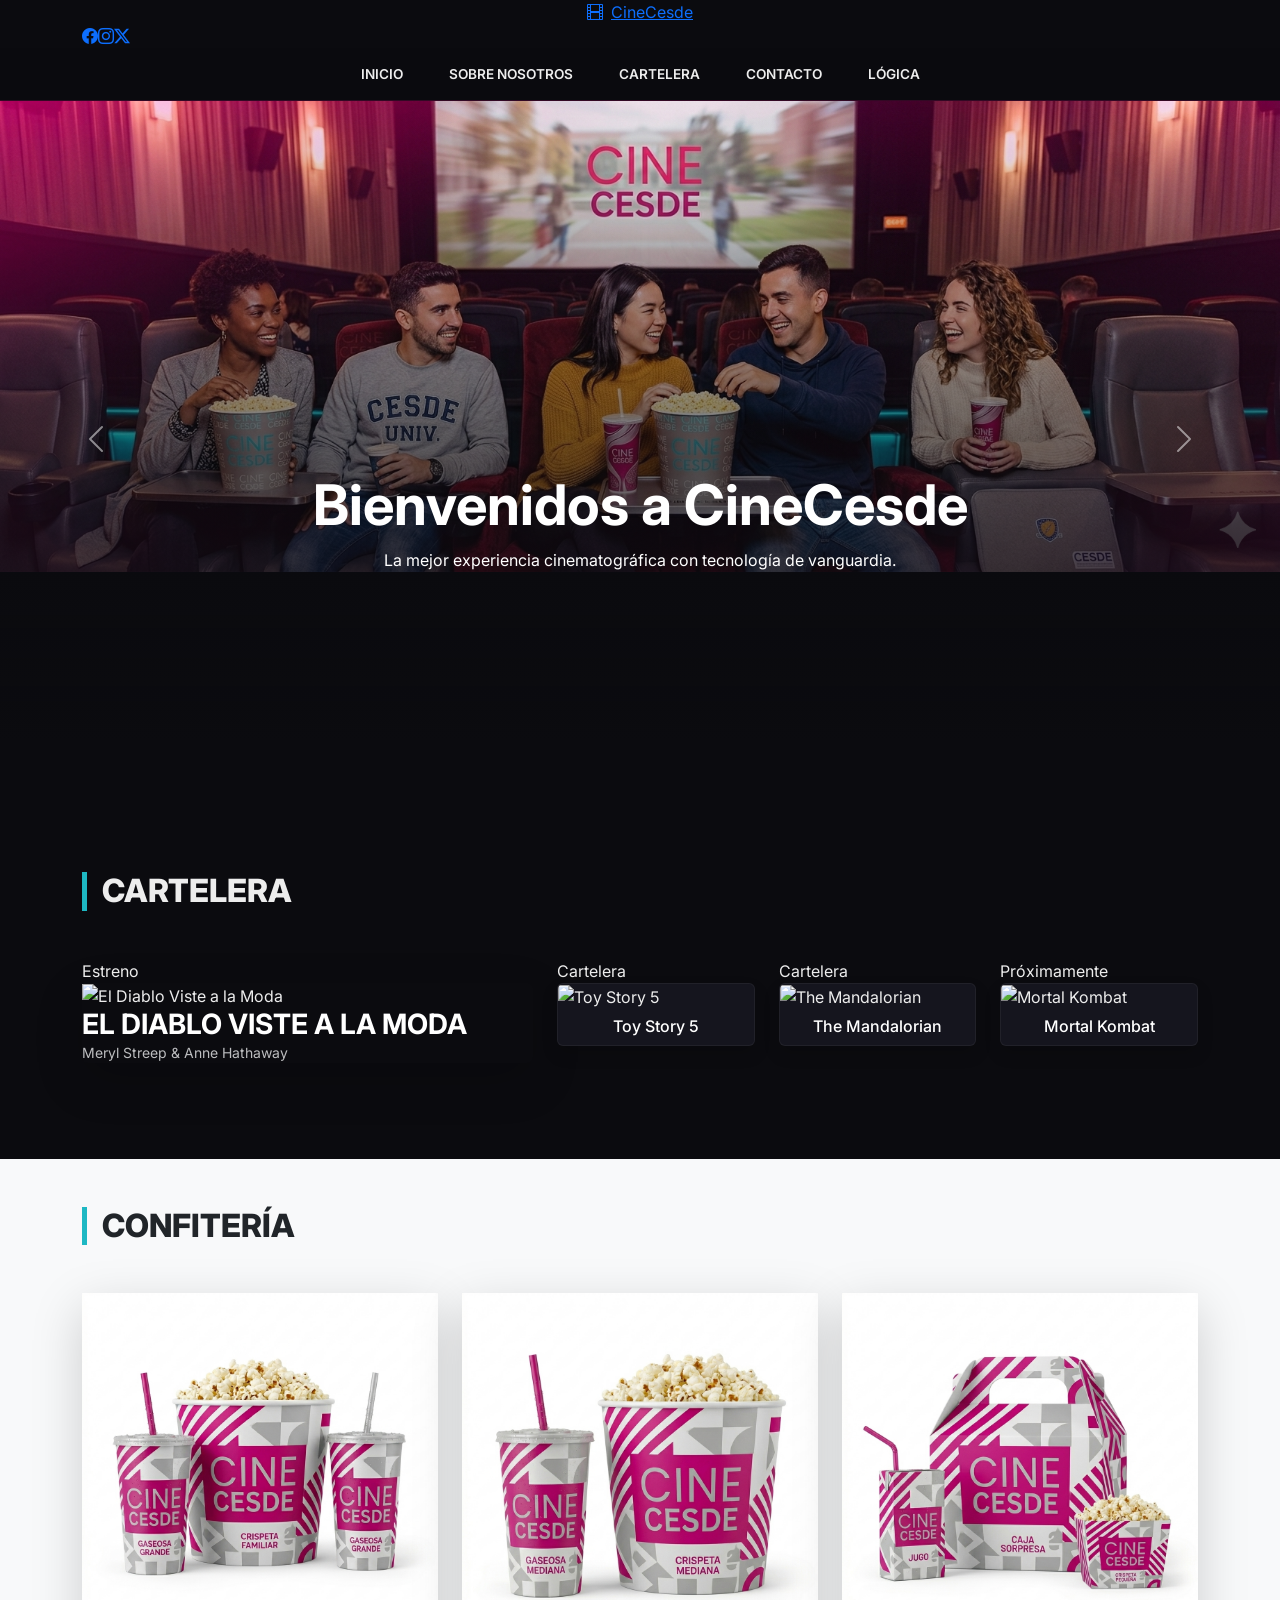
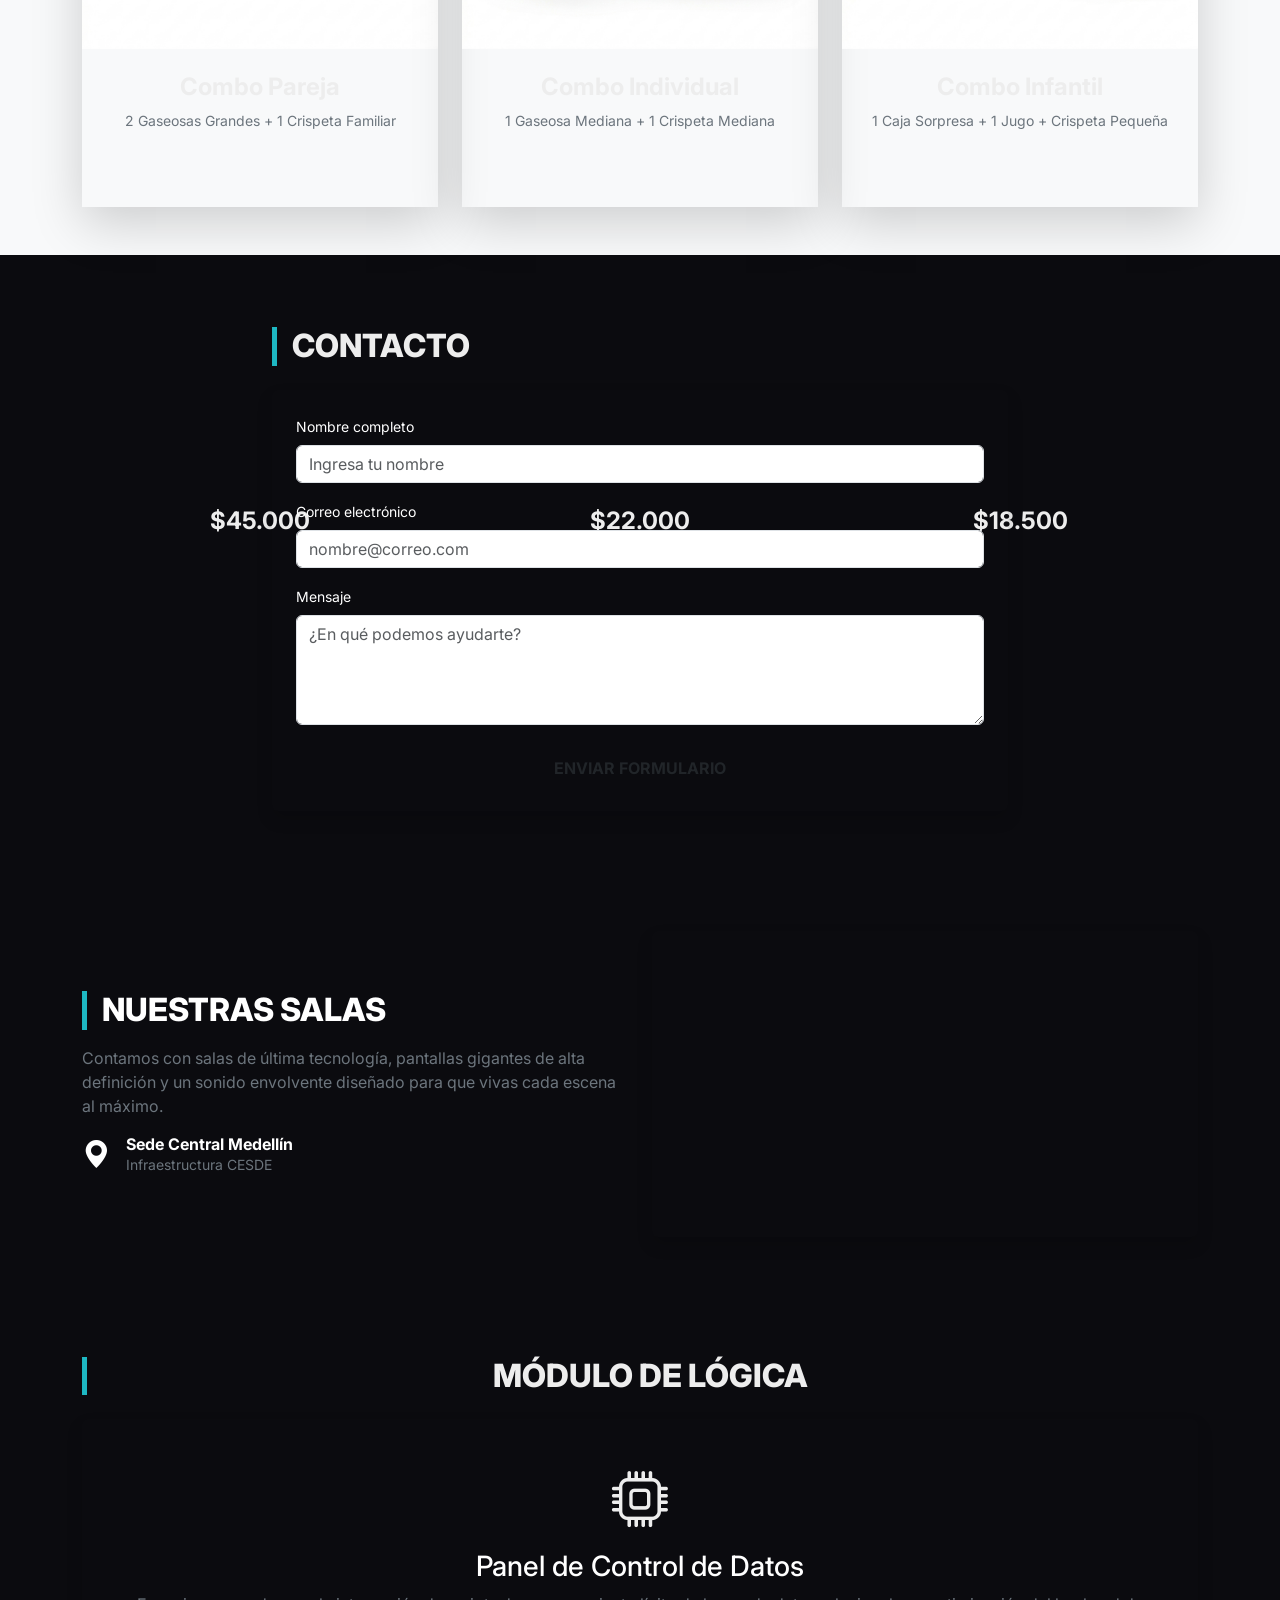
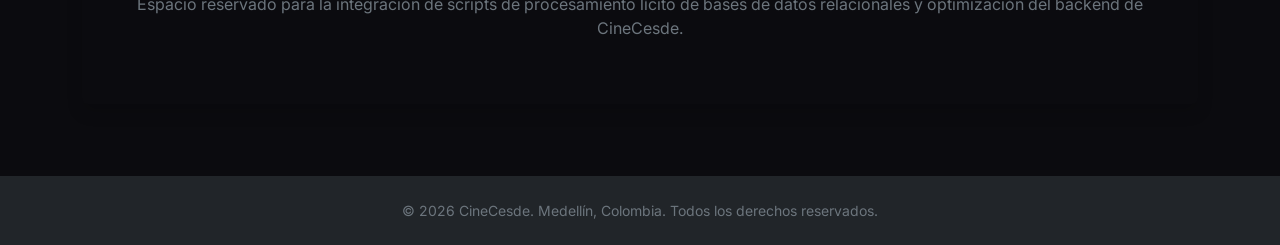
==== index.html @ 10190aa6 "Mi primer commit" ====
<!DOCTYPE html>
<html lang="es">
<head>
    <meta charset="utf-8">
    <meta name="viewport" content="width=device-width, initial-scale=1">
    <title>CineCesde | La Magia del Cine</title>
    
    <link href="https://fonts.googleapis.com/css2?family=Inter:wght@300;400;600;800&display=swap" rel="stylesheet">
    <link href="https://cdn.jsdelivr.net/npm/bootstrap@5.3.3/dist/css/bootstrap.min.css" rel="stylesheet">
    <link rel="stylesheet" href="https://cdn.jsdelivr.net/npm/bootstrap-icons@1.11.0/font/bootstrap-icons.css">
    
    <link rel="stylesheet" href="CSS/style.css">
</head>
<body>

    <header>
        <div class="logo-header-zone text-center">
            <div class="container position-relative">
                <a href="#" class="brand-logo-main">
                    <i class="bi bi-film me-2"></i>CineCesde
                </a>
                <div class="header-social-side d-none d-md-flex">
                    <a href="https://www.facebook.com/Cesde/" target="_blank" class="social-link" aria-label="Facebook">
                        <i class="bi bi-facebook"></i>
                    </a>
                    <a href="https://www.instagram.com/cesdeoficial/" target="_blank" class="social-link" aria-label="Instagram">
                        <i class="bi bi-instagram"></i>
                    </a>
                    <a href="https://x.com/ENCESDE" target="_blank" class="social-link" aria-label="Twitter">
                        <i class="bi bi-twitter-x"></i>
                    </a>
                </div>
            </div>
        </div>

<nav class="navbar navbar-expand-lg navbar-dark sticky-top custom-nav-dark">
    <div class="container justify-content-center">
        <button class="navbar-toggler" type="button" data-bs-toggle="collapse" data-bs-target="#navbarNav">
            <span class="navbar-toggler-icon"></span>
        </button>
        <div class="collapse navbar-collapse justify-content-center" id="navbarNav">
            <ul class="navbar-nav text-uppercase">
                <li class="nav-item"><a class="nav-link active" href="index.html">Inicio</a></li>
                <li class="nav-item"><a class="nav-link" href="nosotros.html">Sobre Nosotros</a></li>
                <li class="nav-item"><a class="nav-link" href="index.html#cartelera">Cartelera</a></li>
                <li class="nav-item"><a class="nav-link" href="index.html#contacto">Contacto</a></li>
                <li class="nav-item"><a class="nav-link" href="logica.html">Lógica</a></li>
            </ul>
        </div>
    </div>
</nav>


    </header>

    <main>
        <section id="inicio" class="mb-5">
            <div id="heroCarousel" class="carousel slide carousel-fade" data-bs-ride="carousel">
                <div class="carousel-inner">
                    <div class="carousel-item active">
                        <img src="IMG/banner 2.png" class="d-block w-100 image-blend" alt="Gran Apertura">
                        <div class="carousel-caption custom-caption-overlay">
                            <h1 class="display-4 fw-bold custom-shadow-text">Bienvenidos a CineCesde</h1>
                            <p class="custom-shadow-text">La mejor experiencia cinematográfica con tecnología de vanguardia.</p>
                        </div>
                    </div>
                    
                    <div class="carousel-item">
                        <img src="https://images.unsplash.com/photo-1517604931442-7e0c8ed2963c?q=80&w=1200&h=450&fit=crop" class="d-block w-100 image-blend" alt="Próximos Estrenos">
                        <div class="carousel-caption custom-caption-overlay">
                            <h1 class="display-4 fw-bold custom-shadow-text">Sonido Envolvente</h1>
                            <p class="custom-shadow-text">Siente cada efecto, sonido y banda sonora como si estuvieras dentro de la pantalla.</p>
                        </div>
                    </div>
                    
                    <div class="carousel-item">
                        <img src="IMG/banner 1.png" class="d-block w-100 image-blend" alt="Mejor Confitería">
                        <div class="carousel-caption custom-caption-overlay">
                            <h1 class="display-4 fw-bold custom-shadow-text">Los Mejores Combos</h1>
                            <p class="custom-shadow-text">Disfruta de tus películas favoritas acompañadas del mejor sabor.</p>
                        </div>
                    </div>
                </div>
                
                <button class="carousel-control-prev" type="button" data-bs-target="#heroCarousel" data-bs-slide="prev">
                    <span class="carousel-control-prev-icon"></span>
                </button>
                <button class="carousel-control-next" type="button" data-bs-target="#heroCarousel" data-bs-slide="next">
                    <span class="carousel-control-next-icon"></span>
                </button>
            </div>
        </section>

        <section id="cartelera" class="container py-5 mb-5">
            <h2 class="section-title mb-5">CARTELERA</h2>
            <div class="row">
                <div class="col-12 col-lg-5 mb-4 mb-lg-0">
                    <article class="position-relative">
                        <span class="status-badge-outside bg-magenta">Estreno</span>
                        <div class="main-feature-card rounded shadow-lg">
                            <img src="https://www.publimetro.com.mx/resizer/v2/ZDQ6EOUCS5F2LPPOZFDYQD3FCQ.jpg?auth=e8133e2ec9edb6a2d14e39e997227e34a39a909819315f189b5ddb894147fb3c&width=1440&height=2055" class="main-poster-img w-100" alt="El Diablo Viste a la Moda">
                            <div class="feature-info-overlay">
                                <h3 class="fw-bold m-0 text-white">EL DIABLO VISTE A LA MODA</h3>
                                <p class="small text-light opacity-75 mb-0">Meryl Streep & Anne Hathaway</p>
                            </div>
                        </div>
                    </article>
                </div>

                <div class="col-12 col-lg-7">
                    <div class="row row-cols-2 row-cols-md-3 g-4"> 
                        
                        <div class="col">
                            <article class="position-relative">
                                <span class="status-badge-outside bg-magenta">Cartelera</span>
                                <div class="movie-card rounded overflow-hidden shadow">
                                    <img src="https://cdn.moviefone.com/admin-uploads/highlights/images/toy-story-5-official-poster_1762984014.webp" class="movie-poster-img w-100" alt="Toy Story 5">
                                    <div class="p-2 text-center text-white card-title-bg">
                                        <h6 class="m-0">Toy Story 5</h6>
                                    </div>
                                </div>
                            </article>
                        </div>

                        <div class="col">
                            <article class="position-relative">
                                <span class="status-badge-outside bg-magenta">Cartelera</span>
                                <div class="movie-card rounded overflow-hidden shadow">
                                    <img src="https://static.posters.cz/image/750/posters/star-wars-the-mandalorian-nightfall-i103406.jpg" class="movie-poster-img w-100" alt="The Mandalorian">
                                    <div class="p-2 text-center text-white card-title-bg">
                                        <h6 class="m-0">The Mandalorian</h6>
                                    </div>
                                </div>
                            </article>
                        </div>

                        <div class="col">
                            <article class="position-relative">
                                <span class="status-badge-outside badge-orange">Próximamente</span>
                                <div class="movie-card rounded overflow-hidden shadow">
                                    <img src="https://www.themoviedb.org/t/p/original/ybrX94xQm8lXYpZAPRmwD9iIbWP.jpg" class="movie-poster-img w-100" alt="Mortal Kombat">
                                    <div class="p-2 text-center text-white card-title-bg">
                                        <h6 class="m-0">Mortal Kombat</h6>
                                    </div>
                                </div>
                            </article>
                        </div>

                    </div>
                </div>
            </div> </section>

        <section id="confiteria" class="py-5 mb-5 bg-light"> <div class="container">
            <h2 class="section-title mb-5 text-dark">CONFITERÍA</h2>

                <div class="row g-4">
                    <div class="col-12 col-md-4">
                        <article class="combo-card text-center shadow-lg h-100">
                            <div class="combo-img-container">
                                <img src="IMG/combo pareja.png" class="combo-img img-fluid" alt="Combo Pareja">
                            </div>
                            <div class="p-4 d-flex flex-column h-100">
                                <h4 class="fw-bold">Combo Pareja</h4>
                                <p class="small text-secondary mb-3">2 Gaseosas Grandes + 1 Crispeta Familiar</p>
                                <div class="mt-auto">
                                    <span class="text-magenta fw-bold fs-4">$45.000</span>
                                </div>
                            </div>
                        </article>
                    </div>

                    <div class="col-12 col-md-4">
                        <article class="combo-card text-center shadow-lg h-100">
                            <div class="combo-img-container">
                                <img src="IMG/combo individual.png" class="combo-img img-fluid" alt="Combo Individual">
                            </div>
                            <div class="p-4 d-flex flex-column h-100">
                                <h4 class="fw-bold">Combo Individual</h4>
                                <p class="small text-secondary mb-3">1 Gaseosa Mediana + 1 Crispeta Mediana</p>
                                <div class="mt-auto">
                                    <span class="text-magenta fw-bold fs-4">$22.000</span>
                                </div>
                            </div>
                        </article>
                    </div>

                    <div class="col-12 col-md-4">
                        <article class="combo-card text-center shadow-lg h-100">
                            <div class="combo-img-container">
                                <img src="IMG/combo infantil.png" class="combo-img img-fluid" alt="Combo Infantil">
                            </div>
                            <div class="p-4 d-flex flex-column h-100">
                                <h4 class="fw-bold">Combo Infantil</h4>
                                <p class="small text-secondary mb-3">1 Caja Sorpresa + 1 Jugo + Crispeta Pequeña</p>
                                <div class="mt-auto">
                                    <span class="text-magenta fw-bold fs-4">$18.500</span>
                                </div>
                            </div>
                        </article>
                    </div>
                </div>
            </div>
        </section>

        <section id="contacto" class="container py-4 mb-5">
            <div class="row">
                <div class="col-12 col-md-8 mx-auto">
                    <h2 class="section-title mb-4">CONTACTO</h2>
                    <form class="p-4 rounded bg-dark-secondary border-custom shadow">
                        <div class="mb-3">
                            <label class="form-label text-white small">Nombre completo</label>
                            <input type="text" class="form-control input-custom" placeholder="Ingresa tu nombre">
                        </div>
                        <div class="mb-3">
                            <label class="form-label text-white small">Correo electrónico</label>
                            <input type="email" class="form-control input-custom" placeholder="nombre@correo.com">
                        </div>
                        <div class="mb-3">
                            <label class="form-label text-white small">Mensaje</label>
                            <textarea class="form-control input-custom" rows="4" placeholder="¿En qué podemos ayudarte?"></textarea>
                        </div>
                        <button type="submit" class="btn btn-magenta-action w-100 text-uppercase fw-bold mt-2">Enviar Formulario</button>
                    </form>
                </div>
            </div>
        </section>

        <section id="salas" class="py-5 bg-dark-secondary mb-5">
            <div class="container">
                <div id="nosotros" class="row g-4 align-items-center">
                    <div class="col-12 col-md-6">
                        <h2 class="section-title mb-3 text-white">NUESTRAS SALAS</h2>
                        <p class="text-secondary">Contamos con salas de última tecnología, pantallas gigantes de alta definición y un sonido envolvente diseñado para que vivas cada escena al máximo.</p>
                        <div class="d-flex align-items-center mt-3 text-white">
                            <i class="bi bi-geo-alt-fill text-magenta fs-3 me-3"></i>
                            <div>
                                <h6 class="mb-0 fw-bold">Sede Central Medellín</h6>
                                <p class="small text-secondary mb-0">Infraestructura CESDE</p>
                            </div>
                        </div>
                    </div>
                    <div class="col-12 col-md-6">
                        <div class="map-wrapper rounded overflow-hidden shadow">
                            <iframe src="https://www.google.com/maps/embed?pb=!1m18!1m12!1m3!1d3966.071375685834!2d-75.56846182474136!3d6.254332926227653!2m3!1f0!2f0!3f0!3m2!1i1024!2i768!4f13.1!3m3!1m2!1s0x8e4428fea87c4a17%3A0xc3ec78e47e829d66!2sCESDE!5e0!3m2!1ses!2sco!4v1710000000000" width="100%" height="300" style="border:0;" allowfullscreen="" loading="lazy"></iframe>
                        </div>
                    </div>
                </div>
            </div>
        </section>

        <section id="logica" class="container py-4 mb-5 text-center">
            <h2 class="section-title mb-4">MÓDULO DE LÓGICA</h2>
            <div class="p-5 rounded bg-dark-secondary border-custom shadow">
                <i class="bi bi-cpu text-magenta display-4 mb-3 d-block"></i>
                <h3 class="text-white">Panel de Control de Datos</h3>
                <p class="text-secondary max-w-md mx-auto">Espacio reservado para la integración de scripts de procesamiento lícito de bases de datos relacionales y optimización del backend de CineCesde.</p>
            </div>
        </section>
    </main>

    <footer class="text-center py-4 text-white border-top-custom bg-dark">
        <div class="container">
            <p class="text-secondary small mb-0">© 2026 CineCesde. Medellín, Colombia. Todos los derechos reservados.</p>
        </div>
    </footer>

    <script src="https://cdn.jsdelivr.net/npm/bootstrap@5.3.3/dist/js/bootstrap.bundle.min.js"></script>
</body>
</html>
---- CSS/style.css ----
/* --- VARIABLES Y BASES --- */
:root {
    --cinema-dark: #0B0B0F;
    --cinema-card: #15151e;
    --cinema-magenta: #D4007F;
    --cinema-magenta-accent: #E6008A;
    --cinema-turquoise: #1EB8C3;
    --cinema-orange: #FF8C42;
    --cinema-light: #EDEDED;
    --cinema-soft: #F8E9F5;
}

/* --- CLASES DE UTILIDAD (Tus bases) --- */
.bg-cinema-dark { background-color: var(--cinema-dark) !important; }
.bg-cinema-card { background-color: var(--cinema-card) !important; }
.bg-cinema-magenta { background-color: var(--cinema-magenta) !important; }
.bg-cinema-soft { background-color: var(--cinema-soft) !important; }

.bg-gradient-cinema {
    background: linear-gradient(135deg, #D4007F 0%, #A4006F 100%) !important;
}
.bg-gradient-hero {
    background: linear-gradient(135deg, #D4007F 0%, #1A2A6C 60%, #1EB8C3 100%) !important;
}

.text-cinema-magenta { color: var(--cinema-magenta) !important; }
.text-cinema-accent { color: var(--cinema-magenta-accent) !important; }
.text-cinema-turquoise { color: var(--cinema-turquoise) !important; }
.text-cinema-orange { color: var(--cinema-orange) !important; }
.text-cinema-light { color: var(--cinema-light) !important; }

/* --- ESTILOS DE COMPONENTES --- */

body {
    font-family: 'Inter', sans-serif;
    background-color: var(--cinema-dark);
    color: var(--cinema-light);
    scroll-behavior: smooth;
}

/* Logo con efecto neón magenta */
.brand-logo {
    font-size: 3.5rem;
    font-weight: 800;
    color: var(--cinema-magenta);
    text-decoration: none;
    text-transform: uppercase;
    letter-spacing: -1px;
    display: block;
    padding: 2rem 0;
    text-shadow: 0 0 15px rgba(212, 0, 127, 0.4);
    transition: all 0.3s ease;
}

.brand-logo:hover {
    color: var(--cinema-turquoise);
    text-shadow: 0 0 20px rgba(30, 184, 195, 0.6);
}

/* Navegación */
.navbar {
    background-color: rgba(11, 11, 15, 0.95) !important;
    border-bottom: 1px solid rgba(212, 0, 127, 0.2);
}

.nav-link {
    color: var(--cinema-light) !important;
    font-weight: 600;
    text-transform: uppercase;
    font-size: 0.85rem;
    margin: 0 15px;
    transition: 0.3s;
}

.nav-link:hover {
    color: var(--cinema-turquoise) !important;
}

/* Nuevo Hero con degradado */
.carousel-item {
    height: 75vh;
}

.carousel-item::after {
    content: '';
    position: absolute;
    top: 0; left: 0; width: 100%; height: 100%;
    background: linear-gradient(to bottom, transparent 0%, var(--cinema-dark) 95%);
}

.carousel-caption {
    z-index: 10;
    bottom: 25%;
}

.carousel-caption h1 {
    font-weight: 800;
    color: white;
}

/* Botón estilo Cinema Magenta */
.btn-cinema {
    background: linear-gradient(135deg, #D4007F 0%, #A4006F 100%);
    color: white;
    border: none;
    padding: 12px 30px;
    font-weight: 700;
    border-radius: 5px;
    text-transform: uppercase;
    transition: 0.3s;
}

.btn-cinema:hover {
    transform: scale(1.05);
    box-shadow: 0 0 20px rgba(212, 0, 127, 0.5);
    color: white;
}

/* Cartas de Película */
.movie-card {
    background-color: var(--cinema-card);
    border: 1px solid rgba(255, 255, 255, 0.05);
    border-radius: 15px;
    overflow: hidden;
    transition: 0.4s cubic-bezier(0.175, 0.885, 0.32, 1.275);
}

.movie-card:hover {
    transform: translateY(-12px);
    border-color: var(--cinema-magenta);
}

.status-badge {
    position: absolute;
    top: 15px;
    right: 15px;
    background: var(--cinema-magenta);
    color: white;
    padding: 5px 15px;
    border-radius: 20px;
    font-weight: 700;
    font-size: 0.7rem;
    z-index: 5;
}

/* Títulos de sección */
.section-title {
    font-weight: 800;
    color: var(--cinema-light);
    border-left: 5px solid var(--cinema-turquoise);
    padding-left: 15px;
    margin-bottom: 40px;
}

/* Footer y Red
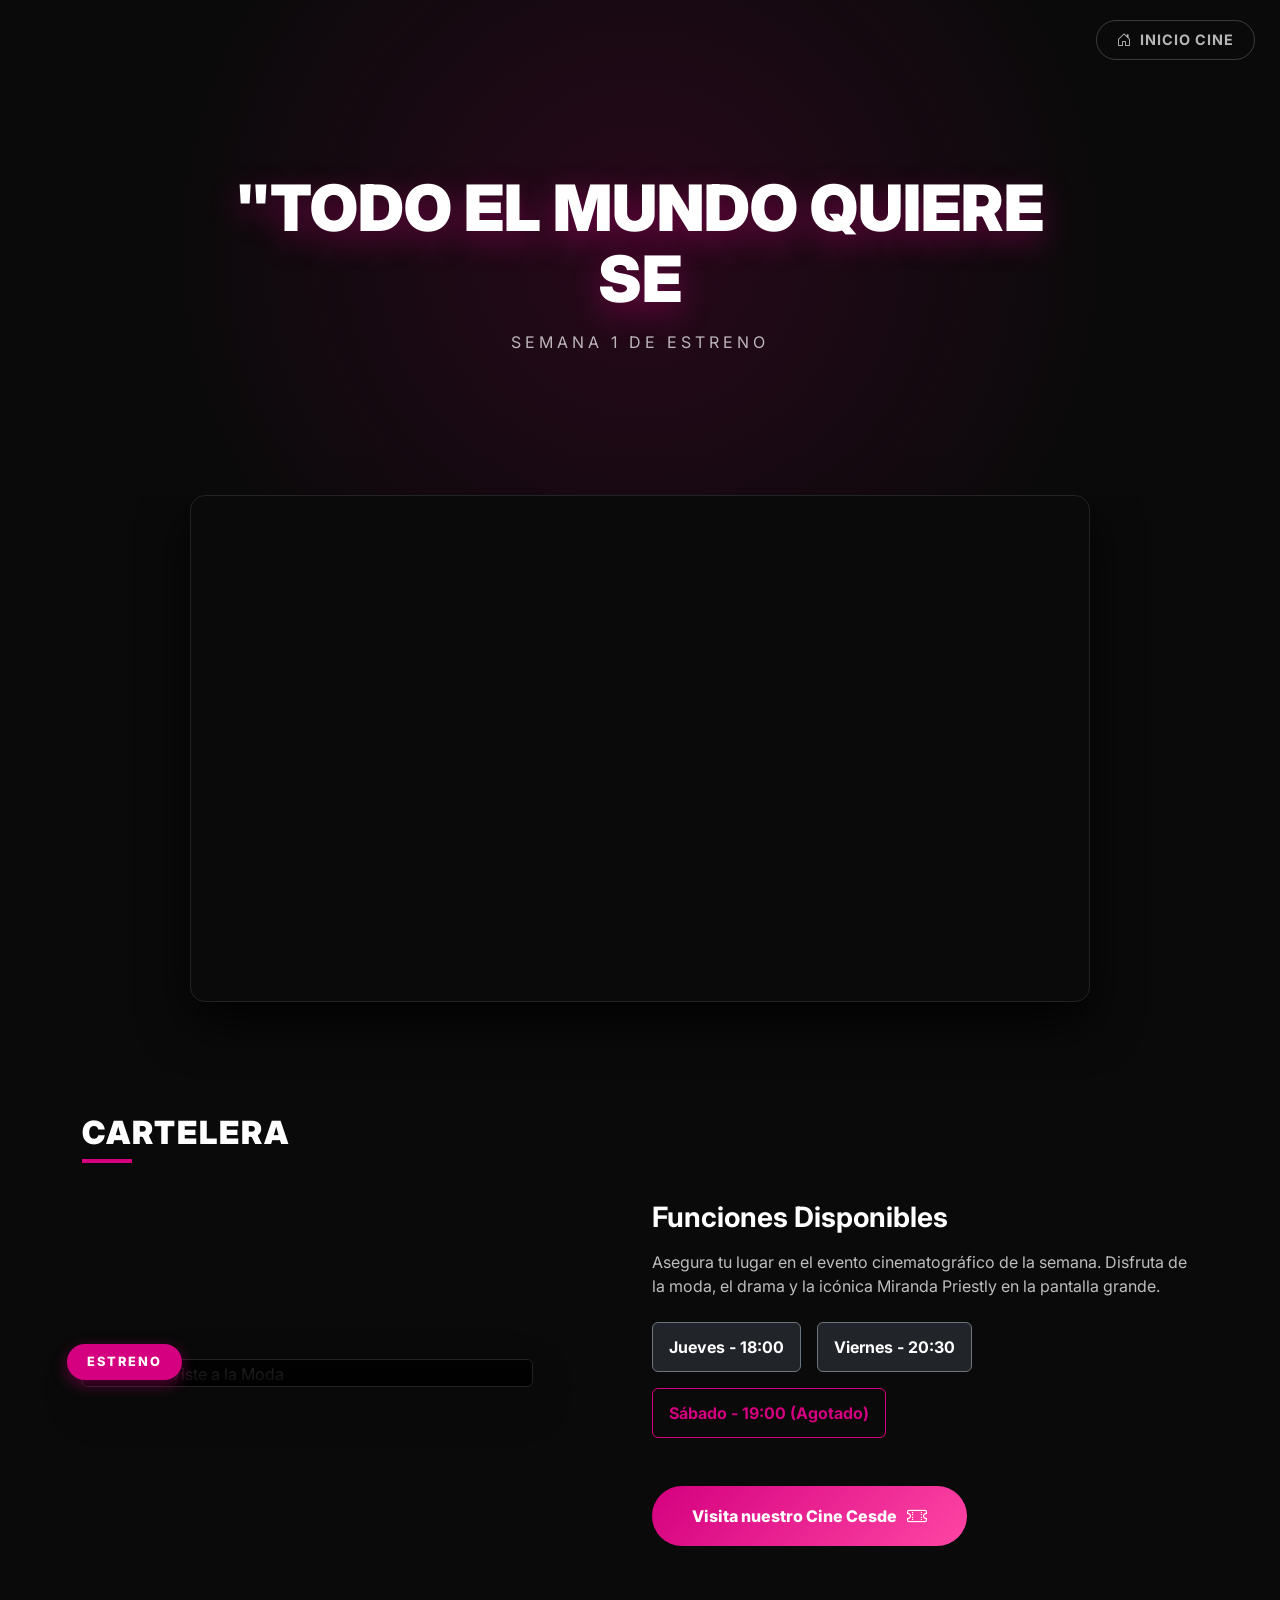
==== commit d21e1f1a: "add landing and adjust nosotros" ====
--- a/index.html
+++ b/index.html
@@ -1,269 +1,262 @@
-<!DOCTYPE html>
-<html lang="es">
-<head>
-    <meta charset="utf-8">
-    <meta name="viewport" content="width=device-width, initial-scale=1">
-    <title>CineCesde | La Magia del Cine</title>
-    
-    <link href="https://fonts.googleapis.com/css2?family=Inter:wght@300;400;600;800&display=swap" rel="stylesheet">
-    <link href="https://cdn.jsdelivr.net/npm/bootstrap@5.3.3/dist/css/bootstrap.min.css" rel="stylesheet">
-    <link rel="stylesheet" href="https://cdn.jsdelivr.net/npm/bootstrap-icons@1.11.0/font/bootstrap-icons.css">
-    
-    <link rel="stylesheet" href="CSS/style.css">
-</head>
-<body>
-
-    <header>
-        <div class="logo-header-zone text-center">
-            <div class="container position-relative">
-                <a href="#" class="brand-logo-main">
-                    <i class="bi bi-film me-2"></i>CineCesde
-                </a>
-                <div class="header-social-side d-none d-md-flex">
-                    <a href="https://www.facebook.com/Cesde/" target="_blank" class="social-link" aria-label="Facebook">
-                        <i class="bi bi-facebook"></i>
-                    </a>
-                    <a href="https://www.instagram.com/cesdeoficial/" target="_blank" class="social-link" aria-label="Instagram">
-                        <i class="bi bi-instagram"></i>
-                    </a>
-                    <a href="https://x.com/ENCESDE" target="_blank" class="social-link" aria-label="Twitter">
-                        <i class="bi bi-twitter-x"></i>
-                    </a>
-                </div>
-            </div>
-        </div>
-
-<nav class="navbar navbar-expand-lg navbar-dark sticky-top custom-nav-dark">
-    <div class="container justify-content-center">
-        <button class="navbar-toggler" type="button" data-bs-toggle="collapse" data-bs-target="#navbarNav">
-            <span class="navbar-toggler-icon"></span>
-        </button>
-        <div class="collapse navbar-collapse justify-content-center" id="navbarNav">
-            <ul class="navbar-nav text-uppercase">
-                <li class="nav-item"><a class="nav-link active" href="index.html">Inicio</a></li>
-                <li class="nav-item"><a class="nav-link" href="nosotros.html">Sobre Nosotros</a></li>
-                <li class="nav-item"><a class="nav-link" href="index.html#cartelera">Cartelera</a></li>
-                <li class="nav-item"><a class="nav-link" href="index.html#contacto">Contacto</a></li>
-                <li class="nav-item"><a class="nav-link" href="logica.html">Lógica</a></li>
-            </ul>
-        </div>
-    </div>
-</nav>
-
-
-    </header>
-
-    <main>
-        <section id="inicio" class="mb-5">
-            <div id="heroCarousel" class="carousel slide carousel-fade" data-bs-ride="carousel">
-                <div class="carousel-inner">
-                    <div class="carousel-item active">
-                        <img src="IMG/banner 2.png" class="d-block w-100 image-blend" alt="Gran Apertura">
-                        <div class="carousel-caption custom-caption-overlay">
-                            <h1 class="display-4 fw-bold custom-shadow-text">Bienvenidos a CineCesde</h1>
-                            <p class="custom-shadow-text">La mejor experiencia cinematográfica con tecnología de vanguardia.</p>
-                        </div>
-                    </div>
-                    
-                    <div class="carousel-item">
-                        <img src="https://images.unsplash.com/photo-1517604931442-7e0c8ed2963c?q=80&w=1200&h=450&fit=crop" class="d-block w-100 image-blend" alt="Próximos Estrenos">
-                        <div class="carousel-caption custom-caption-overlay">
-                            <h1 class="display-4 fw-bold custom-shadow-text">Sonido Envolvente</h1>
-                            <p class="custom-shadow-text">Siente cada efecto, sonido y banda sonora como si estuvieras dentro de la pantalla.</p>
-                        </div>
-                    </div>
-                    
-                    <div class="carousel-item">
-                        <img src="IMG/banner 1.png" class="d-block w-100 image-blend" alt="Mejor Confitería">
-                        <div class="carousel-caption custom-caption-overlay">
-                            <h1 class="display-4 fw-bold custom-shadow-text">Los Mejores Combos</h1>
-                            <p class="custom-shadow-text">Disfruta de tus películas favoritas acompañadas del mejor sabor.</p>
-                        </div>
-                    </div>
-                </div>
-                
-                <button class="carousel-control-prev" type="button" data-bs-target="#heroCarousel" data-bs-slide="prev">
-                    <span class="carousel-control-prev-icon"></span>
-                </button>
-                <button class="carousel-control-next" type="button" data-bs-target="#heroCarousel" data-bs-slide="next">
-                    <span class="carousel-control-next-icon"></span>
-                </button>
-            </div>
-        </section>
-
-        <section id="cartelera" class="container py-5 mb-5">
-            <h2 class="section-title mb-5">CARTELERA</h2>
-            <div class="row">
-                <div class="col-12 col-lg-5 mb-4 mb-lg-0">
-                    <article class="position-relative">
-                        <span class="status-badge-outside bg-magenta">Estreno</span>
-                        <div class="main-feature-card rounded shadow-lg">
-                            <img src="https://www.publimetro.com.mx/resizer/v2/ZDQ6EOUCS5F2LPPOZFDYQD3FCQ.jpg?auth=e8133e2ec9edb6a2d14e39e997227e34a39a909819315f189b5ddb894147fb3c&width=1440&height=2055" class="main-poster-img w-100" alt="El Diablo Viste a la Moda">
-                            <div class="feature-info-overlay">
-                                <h3 class="fw-bold m-0 text-white">EL DIABLO VISTE A LA MODA</h3>
-                                <p class="small text-light opacity-75 mb-0">Meryl Streep & Anne Hathaway</p>
-                            </div>
-                        </div>
-                    </article>
-                </div>
-
-                <div class="col-12 col-lg-7">
-                    <div class="row row-cols-2 row-cols-md-3 g-4"> 
-                        
-                        <div class="col">
-                            <article class="position-relative">
-                                <span class="status-badge-outside bg-magenta">Cartelera</span>
-                                <div class="movie-card rounded overflow-hidden shadow">
-                                    <img src="https://cdn.moviefone.com/admin-uploads/highlights/images/toy-story-5-official-poster_1762984014.webp" class="movie-poster-img w-100" alt="Toy Story 5">
-                                    <div class="p-2 text-center text-white card-title-bg">
-                                        <h6 class="m-0">Toy Story 5</h6>
-                                    </div>
-                                </div>
-                            </article>
-                        </div>
-
-                        <div class="col">
-                            <article class="position-relative">
-                                <span class="status-badge-outside bg-magenta">Cartelera</span>
-                                <div class="movie-card rounded overflow-hidden shadow">
-                                    <img src="https://static.posters.cz/image/750/posters/star-wars-the-mandalorian-nightfall-i103406.jpg" class="movie-poster-img w-100" alt="The Mandalorian">
-                                    <div class="p-2 text-center text-white card-title-bg">
-                                        <h6 class="m-0">The Mandalorian</h6>
-                                    </div>
-                                </div>
-                            </article>
-                        </div>
-
-                        <div class="col">
-                            <article class="position-relative">
-                                <span class="status-badge-outside badge-orange">Próximamente</span>
-                                <div class="movie-card rounded overflow-hidden shadow">
-                                    <img src="https://www.themoviedb.org/t/p/original/ybrX94xQm8lXYpZAPRmwD9iIbWP.jpg" class="movie-poster-img w-100" alt="Mortal Kombat">
-                                    <div class="p-2 text-center text-white card-title-bg">
-                                        <h6 class="m-0">Mortal Kombat</h6>
-                                    </div>
-                                </div>
-                            </article>
-                        </div>
-
-                    </div>
-                </div>
-            </div> </section>
-
-        <section id="confiteria" class="py-5 mb-5 bg-light"> <div class="container">
-            <h2 class="section-title mb-5 text-dark">CONFITERÍA</h2>
-
-                <div class="row g-4">
-                    <div class="col-12 col-md-4">
-                        <article class="combo-card text-center shadow-lg h-100">
-                            <div class="combo-img-container">
-                                <img src="IMG/combo pareja.png" class="combo-img img-fluid" alt="Combo Pareja">
-                            </div>
-                            <div class="p-4 d-flex flex-column h-100">
-                                <h4 class="fw-bold">Combo Pareja</h4>
-                                <p class="small text-secondary mb-3">2 Gaseosas Grandes + 1 Crispeta Familiar</p>
-                                <div class="mt-auto">
-                                    <span class="text-magenta fw-bold fs-4">$45.000</span>
-                                </div>
-                            </div>
-                        </article>
-                    </div>
-
-                    <div class="col-12 col-md-4">
-                        <article class="combo-card text-center shadow-lg h-100">
-                            <div class="combo-img-container">
-                                <img src="IMG/combo individual.png" class="combo-img img-fluid" alt="Combo Individual">
-                            </div>
-                            <div class="p-4 d-flex flex-column h-100">
-                                <h4 class="fw-bold">Combo Individual</h4>
-                                <p class="small text-secondary mb-3">1 Gaseosa Mediana + 1 Crispeta Mediana</p>
-                                <div class="mt-auto">
-                                    <span class="text-magenta fw-bold fs-4">$22.000</span>
-                                </div>
-                            </div>
-                        </article>
-                    </div>
-
-                    <div class="col-12 col-md-4">
-                        <article class="combo-card text-center shadow-lg h-100">
-                            <div class="combo-img-container">
-                                <img src="IMG/combo infantil.png" class="combo-img img-fluid" alt="Combo Infantil">
-                            </div>
-                            <div class="p-4 d-flex flex-column h-100">
-                                <h4 class="fw-bold">Combo Infantil</h4>
-                                <p class="small text-secondary mb-3">1 Caja Sorpresa + 1 Jugo + Crispeta Pequeña</p>
-                                <div class="mt-auto">
-                                    <span class="text-magenta fw-bold fs-4">$18.500</span>
-                                </div>
-                            </div>
-                        </article>
-                    </div>
-                </div>
-            </div>
-        </section>
-
-        <section id="contacto" class="container py-4 mb-5">
-            <div class="row">
-                <div class="col-12 col-md-8 mx-auto">
-                    <h2 class="section-title mb-4">CONTACTO</h2>
-                    <form class="p-4 rounded bg-dark-secondary border-custom shadow">
-                        <div class="mb-3">
-                            <label class="form-label text-white small">Nombre completo</label>
-                            <input type="text" class="form-control input-custom" placeholder="Ingresa tu nombre">
-                        </div>
-                        <div class="mb-3">
-                            <label class="form-label text-white small">Correo electrónico</label>
-                            <input type="email" class="form-control input-custom" placeholder="nombre@correo.com">
-                        </div>
-                        <div class="mb-3">
-                            <label class="form-label text-white small">Mensaje</label>
-                            <textarea class="form-control input-custom" rows="4" placeholder="¿En qué podemos ayudarte?"></textarea>
-                        </div>
-                        <button type="submit" class="btn btn-magenta-action w-100 text-uppercase fw-bold mt-2">Enviar Formulario</button>
-                    </form>
-                </div>
-            </div>
-        </section>
-
-        <section id="salas" class="py-5 bg-dark-secondary mb-5">
-            <div class="container">
-                <div id="nosotros" class="row g-4 align-items-center">
-                    <div class="col-12 col-md-6">
-                        <h2 class="section-title mb-3 text-white">NUESTRAS SALAS</h2>
-                        <p class="text-secondary">Contamos con salas de última tecnología, pantallas gigantes de alta definición y un sonido envolvente diseñado para que vivas cada escena al máximo.</p>
-                        <div class="d-flex align-items-center mt-3 text-white">
-                            <i class="bi bi-geo-alt-fill text-magenta fs-3 me-3"></i>
-                            <div>
-                                <h6 class="mb-0 fw-bold">Sede Central Medellín</h6>
-                                <p class="small text-secondary mb-0">Infraestructura CESDE</p>
-                            </div>
-                        </div>
-                    </div>
-                    <div class="col-12 col-md-6">
-                        <div class="map-wrapper rounded overflow-hidden shadow">
-                            <iframe src="https://www.google.com/maps/embed?pb=!1m18!1m12!1m3!1d3966.071375685834!2d-75.56846182474136!3d6.254332926227653!2m3!1f0!2f0!3f0!3m2!1i1024!2i768!4f13.1!3m3!1m2!1s0x8e4428fea87c4a17%3A0xc3ec78e47e829d66!2sCESDE!5e0!3m2!1ses!2sco!4v1710000000000" width="100%" height="300" style="border:0;" allowfullscreen="" loading="lazy"></iframe>
-                        </div>
-                    </div>
-                </div>
-            </div>
-        </section>
-
-        <section id="logica" class="container py-4 mb-5 text-center">
-            <h2 class="section-title mb-4">MÓDULO DE LÓGICA</h2>
-            <div class="p-5 rounded bg-dark-secondary border-custom shadow">
-                <i class="bi bi-cpu text-magenta display-4 mb-3 d-block"></i>
-                <h3 class="text-white">Panel de Control de Datos</h3>
-                <p class="text-secondary max-w-md mx-auto">Espacio reservado para la integración de scripts de procesamiento lícito de bases de datos relacionales y optimización del backend de CineCesde.</p>
-            </div>
-        </section>
-    </main>
-
-    <footer class="text-center py-4 text-white border-top-custom bg-dark">
-        <div class="container">
-            <p class="text-secondary small mb-0">© 2026 CineCesde. Medellín, Colombia. Todos los derechos reservados.</p>
-        </div>
-    </footer>
-
-    <script src="https://cdn.jsdelivr.net/npm/bootstrap@5.3.3/dist/js/bootstrap.bundle.min.js"></script>
-</body>
+<!DOCTYPE html>
+<html lang="es">
+<head>
+    <meta charset="UTF-8">
+    <meta name="viewport" content="width=device-width, initial-scale=1.0">
+    <title>Preventa Exclusiva | El Diablo Viste a la Moda</title>
+
+    <link href="https://fonts.googleapis.com/css2?family=Inter:wght@300;400;700;900&display=swap" rel="stylesheet">
+    <link href="https://cdn.jsdelivr.net/npm/bootstrap-icons@1.11.0/font/bootstrap-icons.css" rel="stylesheet">
+    <link href="https://cdn.jsdelivr.net/npm/bootstrap@5.3.2/dist/css/bootstrap.min.css" rel="stylesheet">
+
+    <style>
+        :root {
+            --magenta: #D4007F;
+            --dark-bg: #0a0a0a;
+            --transition-smooth: all 0.4s cubic-bezier(0.165, 0.84, 0.44, 1);
+        }
+
+        body {
+            background-color: var(--dark-bg);
+            color: #ffffff;
+            font-family: 'Inter', sans-serif;
+            overflow-x: hidden;
+        }
+
+        /* --- HERO SECTION Y TYPEWRITER --- */
+        .hero {
+            min-height: 55vh;
+            display: flex;
+            flex-direction: column;
+            justify-content: center;
+            align-items: center;
+            text-align: center;
+            padding: 6rem 20px 2rem;
+            background: radial-gradient(circle at center, rgba(212,0,127,0.15) 0%, rgba(10,10,10,1) 70%);
+            position: relative;
+        }
+
+        /* Botón superior de retorno */
+        .btn-top-nav {
+            position: absolute;
+            top: 20px;
+            right: 25px;
+            color: rgba(255,255,255,0.7);
+            text-decoration: none;
+            font-weight: 700;
+            font-size: 0.9rem;
+            text-transform: uppercase;
+            letter-spacing: 1px;
+            border: 1px solid rgba(255,255,255,0.2);
+            padding: 8px 20px;
+            border-radius: 30px;
+            transition: var(--transition-smooth);
+            display: inline-flex;
+            align-items: center;
+            gap: 8px;
+        }
+
+        .btn-top-nav:hover {
+            color: #fff;
+            border-color: var(--magenta);
+            background-color: rgba(212,0,127,0.1);
+            transform: translateY(-2px);
+        }
+
+        .typewriter {
+            font-size: clamp(2rem, 5vw, 4rem);
+            font-weight: 900;
+            text-transform: uppercase;
+            max-width: 900px;
+            line-height: 1.1;
+            min-height: 1.2em;
+            text-shadow: 0 10px 30px rgba(212,0,127,0.4);
+            margin-bottom: 1rem;
+        }
+
+        .subtitle {
+            letter-spacing: 4px;
+            font-size: 1rem;
+            color: rgba(255,255,255,0.7);
+            text-transform: uppercase;
+            margin-bottom: 2rem;
+        }
+
+        /* --- TRAILER EMBED --- */
+        .trailer-section {
+            max-width: 900px;
+            margin: 0 auto 4rem auto;
+            border-radius: 15px;
+            overflow: hidden;
+            box-shadow: 0 20px 50px rgba(0,0,0,0.8);
+            border: 1px solid rgba(255,255,255,0.1);
+        }
+
+        /* --- ESTILOS PARA TU CARTELERA --- */
+        .bg-magenta { background-color: var(--magenta) !important; color: white; }
+        
+        .status-badge-outside {
+            position: absolute;
+            top: -15px;
+            left: -15px;
+            padding: 8px 20px;
+            border-radius: 30px;
+            font-weight: 800;
+            text-transform: uppercase;
+            letter-spacing: 2px;
+            font-size: 0.8rem;
+            z-index: 10;
+            box-shadow: 0 5px 15px rgba(212,0,127,0.4);
+        }
+
+        .main-feature-card {
+            position: relative;
+            overflow: hidden;
+            border-radius: 12px;
+            transition: var(--transition-smooth);
+            border: 1px solid rgba(255,255,255,0.1);
+        }
+
+        .main-feature-card:hover {
+            transform: translateY(-10px);
+            box-shadow: 0 15px 40px rgba(212,0,127,0.2) !important;
+        }
+
+        .main-poster-img {
+            aspect-ratio: 2/3;
+            object-fit: cover;
+            transition: transform 0.5s ease;
+        }
+
+        .main-feature-card:hover .main-poster-img {
+            transform: scale(1.05);
+        }
+
+        .feature-info-overlay {
+            position: absolute;
+            bottom: 0;
+            left: 0;
+            right: 0;
+            padding: 2rem 1.5rem 1.5rem;
+            background: linear-gradient(to top, rgba(0,0,0,0.95) 0%, rgba(0,0,0,0.7) 50%, transparent 100%);
+        }
+
+        .section-title {
+            font-weight: 900;
+            letter-spacing: 2px;
+            position: relative;
+            display: inline-block;
+        }
+        
+        .section-title::after {
+            content: '';
+            position: absolute;
+            bottom: -10px;
+            left: 0;
+            width: 50px;
+            height: 4px;
+            background-color: var(--magenta);
+        }
+
+        /* --- BOTONES --- */
+        .btn-custom {
+            background: linear-gradient(135deg, var(--magenta), #FF45A4);
+            color: white;
+            padding: 15px 40px;
+            border-radius: 50px;
+            font-weight: 800;
+            text-decoration: none;
+            transition: var(--transition-smooth);
+            display: inline-flex;
+            align-items: center;
+            gap: 10px;
+            border: none;
+        }
+
+        .btn-custom:hover {
+            transform: translateY(-3px) scale(1.02);
+            box-shadow: 0 10px 25px rgba(212,0,127,0.4);
+            color: white;
+        }
+    </style>
+</head>
+
+<body>
+
+    <header class="hero">
+        <a href="index.html" class="btn-top-nav">
+            <i class="bi bi-house-door"></i> Inicio Cine
+        </a>
+        
+        <h1 id="typing" class="typewriter"></h1>
+        <p class="subtitle">Semana 1 de Estreno</p>
+    </header>
+
+    <section class="container px-4">
+        <div class="trailer-section">
+            <div class="ratio ratio-16x9">
+                <iframe src="https://www.youtube.com/embed/JoM_UocL68E?autoplay=0&rel=0" 
+                        title="Trailer El Diablo Viste a la Moda" 
+                        allow="accelerometer; autoplay; clipboard-write; encrypted-media; gyroscope; picture-in-picture" 
+                        allowfullscreen>
+                </iframe>
+            </div>
+        </div>
+    </section>
+
+    <section id="cartelera" class="container py-5 mb-5">
+        <h2 class="section-title mb-5">CARTELERA</h2>
+        <div class="row align-items-center">
+            
+            <div class="col-12 col-lg-5 mb-4 mb-lg-0">
+                <article class="position-relative">
+                    <span class="status-badge-outside bg-magenta">Estreno</span>
+                    <div class="main-feature-card rounded shadow-lg">
+                        <img src="https://www.publimetro.com.mx/resizer/v2/ZDQ6EOUCS5F2LPPOZFDYQD3FCQ.jpg?auth=e8133e2ec9edb6a2d14e39e997227e34a39a909819315f189b5ddb894147fb3c&width=1440&height=2055" class="main-poster-img w-100" alt="El Diablo Viste a la Moda">
+                        <div class="feature-info-overlay">
+                            <h3 class="fw-bold m-0 text-white">EL DIABLO VISTE A LA MODA</h3>
+                            <p class="small text-light opacity-75 mb-0">Meryl Streep & Anne Hathaway</p>
+                        </div>
+                    </div>
+                </article>
+            </div>
+
+            <div class="col-12 col-lg-6 offset-lg-1">
+                <h3 class="fw-bold mb-3">Funciones Disponibles</h3>
+                <p class="text-light opacity-75 mb-4">Asegura tu lugar en el evento cinematográfico de la semana. Disfruta de la moda, el drama y la icónica Miranda Priestly en la pantalla grande.</p>
+                
+                <div class="d-flex flex-wrap gap-3 mb-5">
+                    <span class="badge bg-dark border border-secondary p-3 fs-6">Jueves - 18:00</span>
+                    <span class="badge bg-dark border border-secondary p-3 fs-6">Viernes - 20:30</span>
+                    <span class="badge border p-3 fs-6" style="border-color: var(--magenta) !important; color: var(--magenta);">Sábado - 19:00 (Agotado)</span>
+                </div>
+
+                <a href="index.html" class="btn-custom btn-lg">
+                    Visita nuestro Cine Cesde
+                    <i class="bi bi-ticket-perforated fs-5"></i>
+                </a>
+            </div>
+        </div>
+    </section>
+
+    <script src="https://cdn.jsdelivr.net/npm/bootstrap@5.3.2/dist/js/bootstrap.bundle.min.js"></script>
+    <script>
+        document.addEventListener("DOMContentLoaded", () => {
+            // Animación del Typewriter
+            const typingEl = document.getElementById("typing");
+            const phrase = '"Todo el mundo quiere ser nosotras"';
+            let charIndex = 0;
+
+            const typeEffect = () => {
+                if (charIndex < phrase.length) {
+                    typingEl.textContent += phrase.charAt(charIndex);
+                    charIndex++;
+                    setTimeout(typeEffect, 60);
+                }
+            };
+            
+            setTimeout(typeEffect, 500);
+        });
+    </script>
+</body>
 </html>
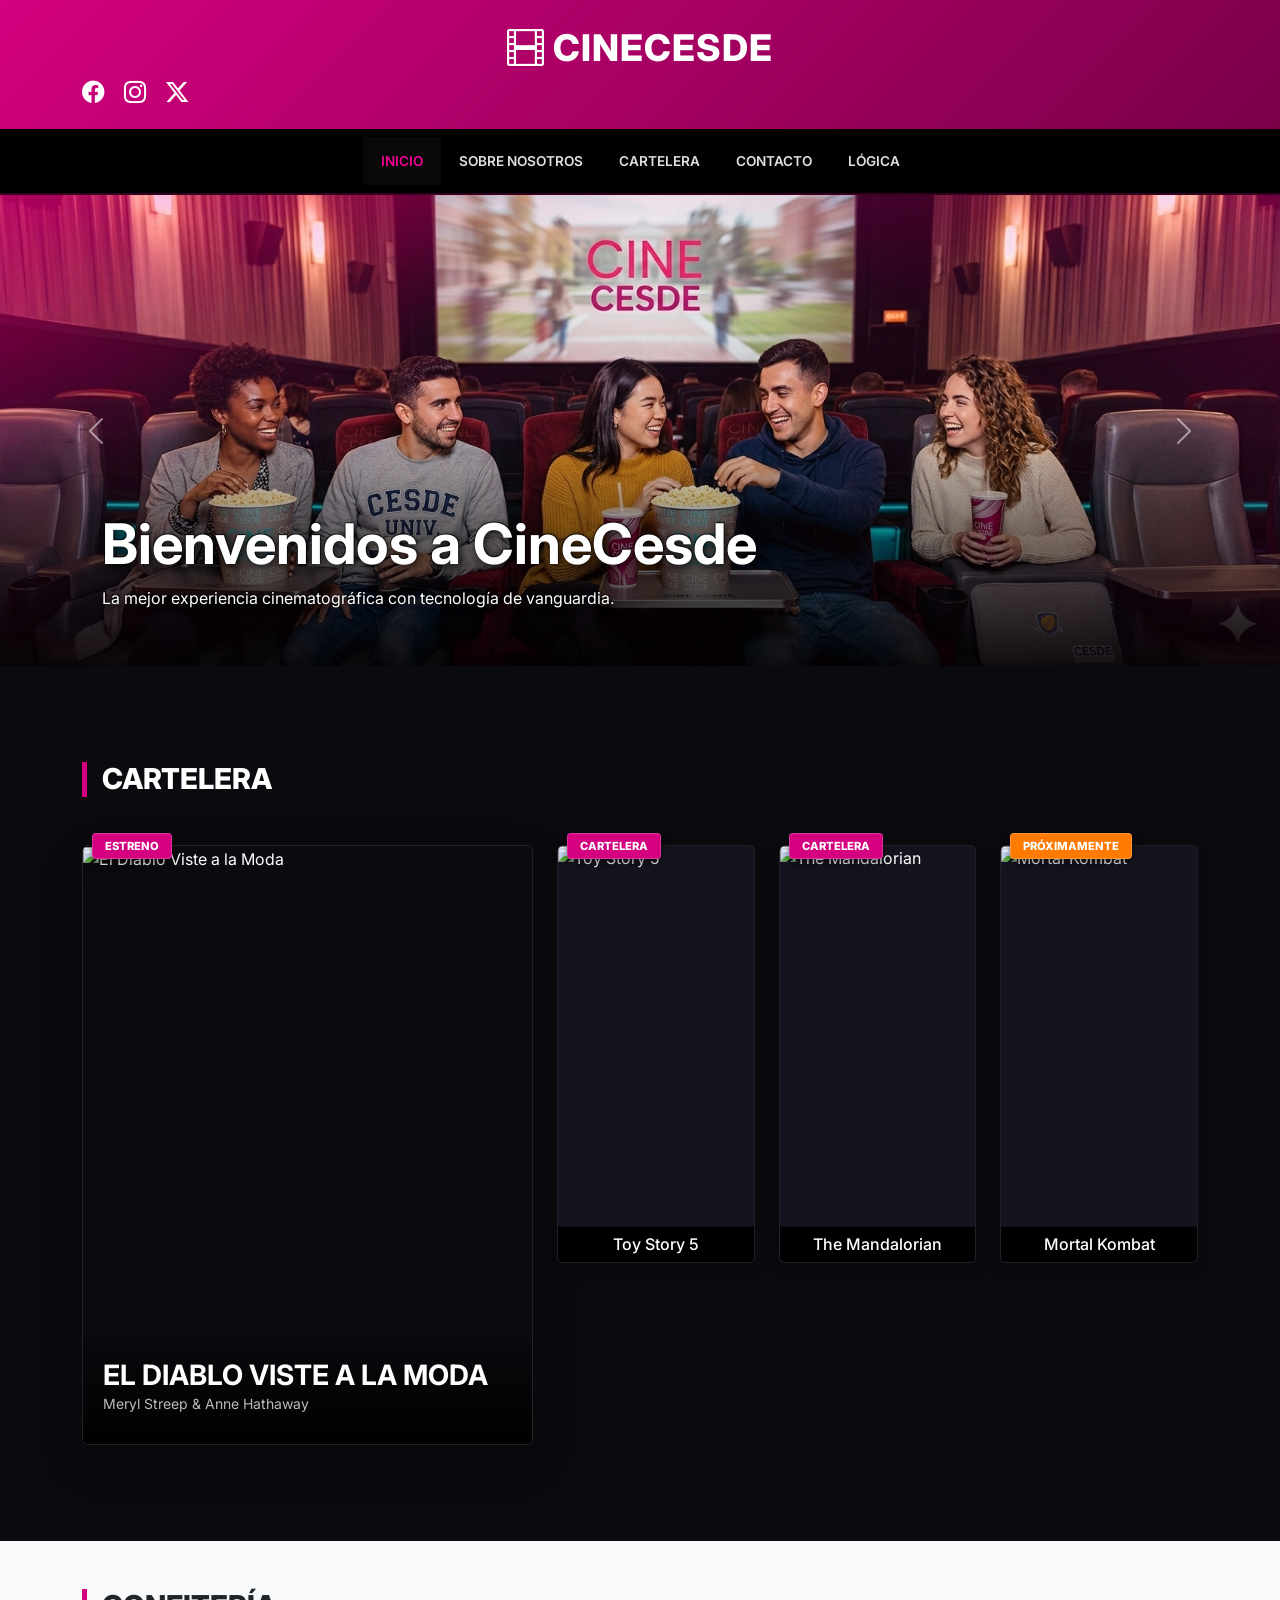
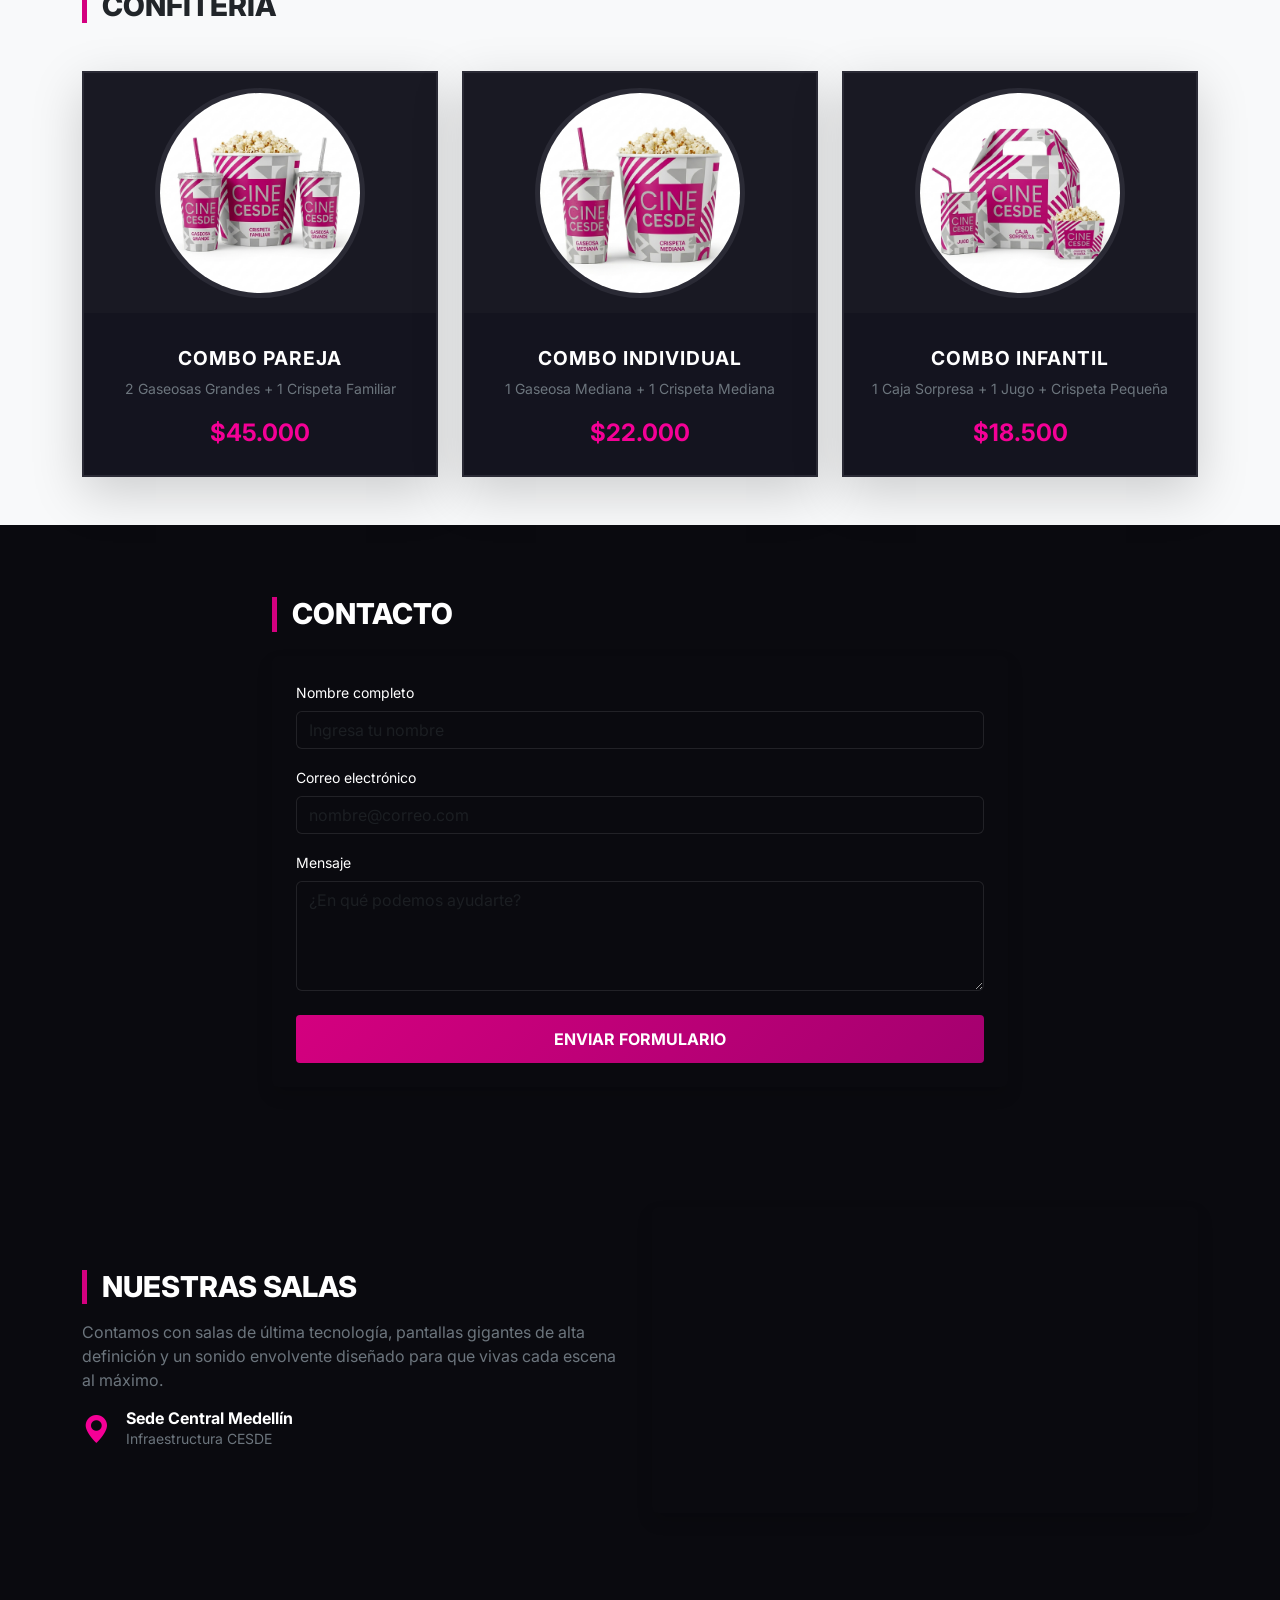
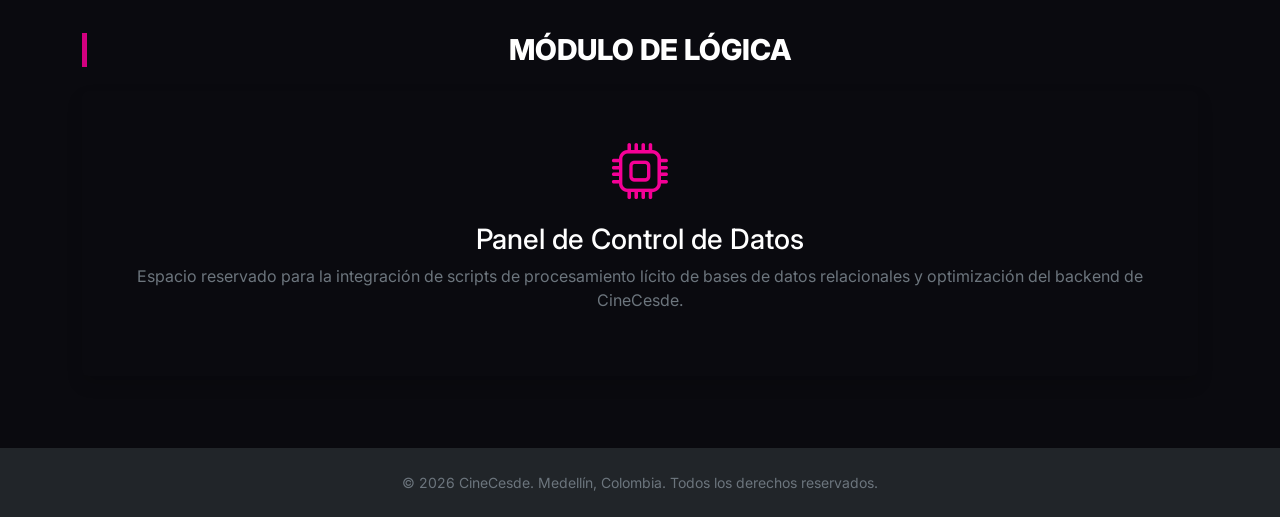
==== commit 07be00a7: "Mis cambios en index.html" ====
--- a/index.html
+++ b/index.html
@@ -1,262 +1,285 @@
 <!DOCTYPE html>
 <html lang="es">
 <head>
-    <meta charset="UTF-8">
-    <meta name="viewport" content="width=device-width, initial-scale=1.0">
-    <title>Preventa Exclusiva | El Diablo Viste a la Moda</title>
-
-    <link href="https://fonts.googleapis.com/css2?family=Inter:wght@300;400;700;900&display=swap" rel="stylesheet">
-    <link href="https://cdn.jsdelivr.net/npm/bootstrap-icons@1.11.0/font/bootstrap-icons.css" rel="stylesheet">
-    <link href="https://cdn.jsdelivr.net/npm/bootstrap@5.3.2/dist/css/bootstrap.min.css" rel="stylesheet">
-
-    <style>
-        :root {
-            --magenta: #D4007F;
-            --dark-bg: #0a0a0a;
-            --transition-smooth: all 0.4s cubic-bezier(0.165, 0.84, 0.44, 1);
-        }
-
-        body {
-            background-color: var(--dark-bg);
-            color: #ffffff;
-            font-family: 'Inter', sans-serif;
-            overflow-x: hidden;
-        }
-
-        /* --- HERO SECTION Y TYPEWRITER --- */
-        .hero {
-            min-height: 55vh;
-            display: flex;
-            flex-direction: column;
-            justify-content: center;
-            align-items: center;
-            text-align: center;
-            padding: 6rem 20px 2rem;
-            background: radial-gradient(circle at center, rgba(212,0,127,0.15) 0%, rgba(10,10,10,1) 70%);
-            position: relative;
-        }
-
-        /* Botón superior de retorno */
-        .btn-top-nav {
-            position: absolute;
-            top: 20px;
-            right: 25px;
-            color: rgba(255,255,255,0.7);
-            text-decoration: none;
-            font-weight: 700;
-            font-size: 0.9rem;
-            text-transform: uppercase;
-            letter-spacing: 1px;
-            border: 1px solid rgba(255,255,255,0.2);
-            padding: 8px 20px;
-            border-radius: 30px;
-            transition: var(--transition-smooth);
-            display: inline-flex;
-            align-items: center;
-            gap: 8px;
-        }
-
-        .btn-top-nav:hover {
-            color: #fff;
-            border-color: var(--magenta);
-            background-color: rgba(212,0,127,0.1);
-            transform: translateY(-2px);
-        }
-
-        .typewriter {
-            font-size: clamp(2rem, 5vw, 4rem);
-            font-weight: 900;
-            text-transform: uppercase;
-            max-width: 900px;
-            line-height: 1.1;
-            min-height: 1.2em;
-            text-shadow: 0 10px 30px rgba(212,0,127,0.4);
-            margin-bottom: 1rem;
-        }
-
-        .subtitle {
-            letter-spacing: 4px;
-            font-size: 1rem;
-            color: rgba(255,255,255,0.7);
-            text-transform: uppercase;
-            margin-bottom: 2rem;
-        }
-
-        /* --- TRAILER EMBED --- */
-        .trailer-section {
-            max-width: 900px;
-            margin: 0 auto 4rem auto;
-            border-radius: 15px;
-            overflow: hidden;
-            box-shadow: 0 20px 50px rgba(0,0,0,0.8);
-            border: 1px solid rgba(255,255,255,0.1);
-        }
-
-        /* --- ESTILOS PARA TU CARTELERA --- */
-        .bg-magenta { background-color: var(--magenta) !important; color: white; }
-        
-        .status-badge-outside {
-            position: absolute;
-            top: -15px;
-            left: -15px;
-            padding: 8px 20px;
-            border-radius: 30px;
-            font-weight: 800;
-            text-transform: uppercase;
-            letter-spacing: 2px;
-            font-size: 0.8rem;
-            z-index: 10;
-            box-shadow: 0 5px 15px rgba(212,0,127,0.4);
-        }
-
-        .main-feature-card {
-            position: relative;
-            overflow: hidden;
-            border-radius: 12px;
-            transition: var(--transition-smooth);
-            border: 1px solid rgba(255,255,255,0.1);
-        }
-
-        .main-feature-card:hover {
-            transform: translateY(-10px);
-            box-shadow: 0 15px 40px rgba(212,0,127,0.2) !important;
-        }
-
-        .main-poster-img {
-            aspect-ratio: 2/3;
-            object-fit: cover;
-            transition: transform 0.5s ease;
-        }
-
-        .main-feature-card:hover .main-poster-img {
-            transform: scale(1.05);
-        }
-
-        .feature-info-overlay {
-            position: absolute;
-            bottom: 0;
-            left: 0;
-            right: 0;
-            padding: 2rem 1.5rem 1.5rem;
-            background: linear-gradient(to top, rgba(0,0,0,0.95) 0%, rgba(0,0,0,0.7) 50%, transparent 100%);
-        }
-
-        .section-title {
-            font-weight: 900;
-            letter-spacing: 2px;
-            position: relative;
-            display: inline-block;
-        }
-        
-        .section-title::after {
-            content: '';
-            position: absolute;
-            bottom: -10px;
-            left: 0;
-            width: 50px;
-            height: 4px;
-            background-color: var(--magenta);
-        }
-
-        /* --- BOTONES --- */
-        .btn-custom {
-            background: linear-gradient(135deg, var(--magenta), #FF45A4);
-            color: white;
-            padding: 15px 40px;
-            border-radius: 50px;
-            font-weight: 800;
-            text-decoration: none;
-            transition: var(--transition-smooth);
-            display: inline-flex;
-            align-items: center;
-            gap: 10px;
-            border: none;
-        }
-
-        .btn-custom:hover {
-            transform: translateY(-3px) scale(1.02);
-            box-shadow: 0 10px 25px rgba(212,0,127,0.4);
-            color: white;
-        }
-    </style>
+    <meta charset="utf-8">
+    <meta name="viewport" content="width=device-width, initial-scale=1">
+    <title>CineCesde | La Magia del Cine</title>
+    
+    <link href="https://fonts.googleapis.com/css2?family=Inter:wght@300;400;600;800&display=swap" rel="stylesheet">
+    <link href="https://cdn.jsdelivr.net/npm/bootstrap@5.3.3/dist/css/bootstrap.min.css" rel="stylesheet">
+    <link rel="stylesheet" href="https://cdn.jsdelivr.net/npm/bootstrap-icons@1.11.0/font/bootstrap-icons.css">
+    
+    <link rel="stylesheet" href="CSS/style.css">
 </head>
-
 <body>
-
-    <header class="hero">
-        <a href="index.html" class="btn-top-nav">
-            <i class="bi bi-house-door"></i> Inicio Cine
-        </a>
-        
-        <h1 id="typing" class="typewriter"></h1>
-        <p class="subtitle">Semana 1 de Estreno</p>
+<div id="pantalla-carga" style="position: fixed; top: 0; left: 0; width: 100%; height: 100vh; background: #000; z-index: 10000; display: flex; justify-content: center; align-items: center; transition: opacity 0.5s ease;">
+    <div class="spinner-border" style="width: 3rem; height: 3rem; color: #D4007F;" role="status">
+        <span class="visually-hidden">Cargando...</span>
+    </div>
+</div>
+    <header>
+        <div class="logo-header-zone text-center">
+            <div class="container position-relative">
+                <a href="#" class="brand-logo-main">
+                    <i class="bi bi-film me-2"></i>CineCesde
+                </a>
+                <div class="header-social-side d-none d-md-flex">
+                    <a href="https://www.facebook.com/Cesde/" target="_blank" class="social-link" aria-label="Facebook">
+                        <i class="bi bi-facebook"></i>
+                    </a>
+                    <a href="https://www.instagram.com/cesdeoficial/" target="_blank" class="social-link" aria-label="Instagram">
+                        <i class="bi bi-instagram"></i>
+                    </a>
+                    <a href="https://x.com/ENCESDE" target="_blank" class="social-link" aria-label="Twitter">
+                        <i class="bi bi-twitter-x"></i>
+                    </a>
+                </div>
+            </div>
+        </div>
+
+<nav class="navbar navbar-expand-lg navbar-dark sticky-top custom-nav-dark">
+    <div class="container justify-content-center">
+        <button class="navbar-toggler" type="button" data-bs-toggle="collapse" data-bs-target="#navbarNav">
+            <span class="navbar-toggler-icon"></span>
+        </button>
+        <div class="collapse navbar-collapse justify-content-center" id="navbarNav">
+            <ul class="navbar-nav text-uppercase">
+                <li class="nav-item"><a class="nav-link active" href="index.html">Inicio</a></li>
+                <li class="nav-item"><a class="nav-link" href="nosotros.html">Sobre Nosotros</a></li>
+                <li class="nav-item"><a class="nav-link" href="index.html#cartelera">Cartelera</a></li>
+                <li class="nav-item"><a class="nav-link" href="index.html#contacto">Contacto</a></li>
+                <li class="nav-item"><a class="nav-link" href="logica.html">Lógica</a></li>
+            </ul>
+        </div>
+    </div>
+</nav>
+
+
     </header>
 
-    <section class="container px-4">
-        <div class="trailer-section">
-            <div class="ratio ratio-16x9">
-                <iframe src="https://www.youtube.com/embed/JoM_UocL68E?autoplay=0&rel=0" 
-                        title="Trailer El Diablo Viste a la Moda" 
-                        allow="accelerometer; autoplay; clipboard-write; encrypted-media; gyroscope; picture-in-picture" 
-                        allowfullscreen>
-                </iframe>
-            </div>
+    <main>
+        <section id="inicio" class="mb-5">
+            <div id="heroCarousel" class="carousel slide carousel-fade" data-bs-ride="carousel">
+                <div class="carousel-inner">
+                    <div class="carousel-item active">
+                        <img src="IMG/banner 2.png" class="d-block w-100 image-blend" alt="Gran Apertura">
+                        <div class="carousel-caption custom-caption-overlay">
+                            <h1 class="display-4 fw-bold custom-shadow-text">Bienvenidos a CineCesde</h1>
+                            <p class="custom-shadow-text">La mejor experiencia cinematográfica con tecnología de vanguardia.</p>
+                        </div>
+                    </div>
+                    
+                    <div class="carousel-item">
+                        <img src="https://images.unsplash.com/photo-1517604931442-7e0c8ed2963c?q=80&w=1200&h=450&fit=crop" class="d-block w-100 image-blend" alt="Próximos Estrenos">
+                        <div class="carousel-caption custom-caption-overlay">
+                            <h1 class="display-4 fw-bold custom-shadow-text">Sonido Envolvente</h1>
+                            <p class="custom-shadow-text">Siente cada efecto, sonido y banda sonora como si estuvieras dentro de la pantalla.</p>
+                        </div>
+                    </div>
+                    
+                    <div class="carousel-item">
+                        <img src="IMG/banner 1.png" class="d-block w-100 image-blend" alt="Mejor Confitería">
+                        <div class="carousel-caption custom-caption-overlay">
+                            <h1 class="display-4 fw-bold custom-shadow-text">Los Mejores Combos</h1>
+                            <p class="custom-shadow-text">Disfruta de tus películas favoritas acompañadas del mejor sabor.</p>
+                        </div>
+                    </div>
+                </div>
+                
+                <button class="carousel-control-prev" type="button" data-bs-target="#heroCarousel" data-bs-slide="prev">
+                    <span class="carousel-control-prev-icon"></span>
+                </button>
+                <button class="carousel-control-next" type="button" data-bs-target="#heroCarousel" data-bs-slide="next">
+                    <span class="carousel-control-next-icon"></span>
+                </button>
+            </div>
+        </section>
+
+        <section id="cartelera" class="container py-5 mb-5">
+            <h2 class="section-title mb-5">CARTELERA</h2>
+            <div class="row">
+                <div class="col-12 col-lg-5 mb-4 mb-lg-0">
+                    <article class="position-relative">
+                        <span class="status-badge-outside bg-magenta">Estreno</span>
+                        <div class="main-feature-card rounded shadow-lg">
+                            <img src="https://www.publimetro.com.mx/resizer/v2/ZDQ6EOUCS5F2LPPOZFDYQD3FCQ.jpg?auth=e8133e2ec9edb6a2d14e39e997227e34a39a909819315f189b5ddb894147fb3c&width=1440&height=2055" class="main-poster-img w-100" alt="El Diablo Viste a la Moda">
+                            <div class="feature-info-overlay">
+                                <h3 class="fw-bold m-0 text-white">EL DIABLO VISTE A LA MODA</h3>
+                                <p class="small text-light opacity-75 mb-0">Meryl Streep & Anne Hathaway</p>
+                            </div>
+                        </div>
+                    </article>
+                </div>
+
+                <div class="col-12 col-lg-7">
+                    <div class="row row-cols-2 row-cols-md-3 g-4"> 
+                        
+                        <div class="col">
+                            <article class="position-relative">
+                                <span class="status-badge-outside bg-magenta">Cartelera</span>
+                                <div class="movie-card rounded overflow-hidden shadow">
+                                    <img src="https://cdn.moviefone.com/admin-uploads/highlights/images/toy-story-5-official-poster_1762984014.webp" class="movie-poster-img w-100" alt="Toy Story 5">
+                                    <div class="p-2 text-center text-white card-title-bg">
+                                        <h6 class="m-0">Toy Story 5</h6>
+                                    </div>
+                                </div>
+                            </article>
+                        </div>
+
+                        <div class="col">
+                            <article class="position-relative">
+                                <span class="status-badge-outside bg-magenta">Cartelera</span>
+                                <div class="movie-card rounded overflow-hidden shadow">
+                                    <img src="https://static.posters.cz/image/750/posters/star-wars-the-mandalorian-nightfall-i103406.jpg" class="movie-poster-img w-100" alt="The Mandalorian">
+                                    <div class="p-2 text-center text-white card-title-bg">
+                                        <h6 class="m-0">The Mandalorian</h6>
+                                    </div>
+                                </div>
+                            </article>
+                        </div>
+
+                        <div class="col">
+                            <article class="position-relative">
+                                <span class="status-badge-outside badge-orange">Próximamente</span>
+                                <div class="movie-card rounded overflow-hidden shadow">
+                                    <img src="https://www.themoviedb.org/t/p/original/ybrX94xQm8lXYpZAPRmwD9iIbWP.jpg" class="movie-poster-img w-100" alt="Mortal Kombat">
+                                    <div class="p-2 text-center text-white card-title-bg">
+                                        <h6 class="m-0">Mortal Kombat</h6>
+                                    </div>
+                                </div>
+                            </article>
+                        </div>
+
+                    </div>
+                </div>
+            </div> </section>
+
+        <section id="confiteria" class="py-5 mb-5 bg-light"> <div class="container">
+            <h2 class="section-title mb-5 text-dark">CONFITERÍA</h2>
+
+                <div class="row g-4">
+                    <div class="col-12 col-md-4">
+                        <article class="combo-card text-center shadow-lg h-100">
+                            <div class="combo-img-container">
+                                <img src="IMG/combo pareja.png" class="combo-img img-fluid" alt="Combo Pareja">
+                            </div>
+                            <div class="p-4 d-flex flex-column h-100">
+                                <h4 class="fw-bold">Combo Pareja</h4>
+                                <p class="small text-secondary mb-3">2 Gaseosas Grandes + 1 Crispeta Familiar</p>
+                                <div class="mt-auto">
+                                    <span class="text-magenta fw-bold fs-4">$45.000</span>
+                                </div>
+                            </div>
+                        </article>
+                    </div>
+
+                    <div class="col-12 col-md-4">
+                        <article class="combo-card text-center shadow-lg h-100">
+                            <div class="combo-img-container">
+                                <img src="IMG/combo individual.png" class="combo-img img-fluid" alt="Combo Individual">
+                            </div>
+                            <div class="p-4 d-flex flex-column h-100">
+                                <h4 class="fw-bold">Combo Individual</h4>
+                                <p class="small text-secondary mb-3">1 Gaseosa Mediana + 1 Crispeta Mediana</p>
+                                <div class="mt-auto">
+                                    <span class="text-magenta fw-bold fs-4">$22.000</span>
+                                </div>
+                            </div>
+                        </article>
+                    </div>
+
+                    <div class="col-12 col-md-4">
+                        <article class="combo-card text-center shadow-lg h-100">
+                            <div class="combo-img-container">
+                                <img src="IMG/combo infantil.png" class="combo-img img-fluid" alt="Combo Infantil">
+                            </div>
+                            <div class="p-4 d-flex flex-column h-100">
+                                <h4 class="fw-bold">Combo Infantil</h4>
+                                <p class="small text-secondary mb-3">1 Caja Sorpresa + 1 Jugo + Crispeta Pequeña</p>
+                                <div class="mt-auto">
+                                    <span class="text-magenta fw-bold fs-4">$18.500</span>
+                                </div>
+                            </div>
+                        </article>
+                    </div>
+                </div>
+            </div>
+        </section>
+
+        <section id="contacto" class="container py-4 mb-5">
+            <div class="row">
+                <div class="col-12 col-md-8 mx-auto">
+                    <h2 class="section-title mb-4">CONTACTO</h2>
+                    <form class="p-4 rounded bg-dark-secondary border-custom shadow">
+                        <div class="mb-3">
+                            <label class="form-label text-white small">Nombre completo</label>
+                            <input type="text" class="form-control input-custom" placeholder="Ingresa tu nombre">
+                        </div>
+                        <div class="mb-3">
+                            <label class="form-label text-white small">Correo electrónico</label>
+                            <input type="email" class="form-control input-custom" placeholder="nombre@correo.com">
+                        </div>
+                        <div class="mb-3">
+                            <label class="form-label text-white small">Mensaje</label>
+                            <textarea class="form-control input-custom" rows="4" placeholder="¿En qué podemos ayudarte?"></textarea>
+                        </div>
+                        <button type="submit" class="btn btn-magenta-action w-100 text-uppercase fw-bold mt-2">Enviar Formulario</button>
+                    </form>
+                </div>
+            </div>
+        </section>
+
+        <section id="salas" class="py-5 bg-dark-secondary mb-5">
+            <div class="container">
+                <div id="nosotros" class="row g-4 align-items-center">
+                    <div class="col-12 col-md-6">
+                        <h2 class="section-title mb-3 text-white">NUESTRAS SALAS</h2>
+                        <p class="text-secondary">Contamos con salas de última tecnología, pantallas gigantes de alta definición y un sonido envolvente diseñado para que vivas cada escena al máximo.</p>
+                        <div class="d-flex align-items-center mt-3 text-white">
+                            <i class="bi bi-geo-alt-fill text-magenta fs-3 me-3"></i>
+                            <div>
+                                <h6 class="mb-0 fw-bold">Sede Central Medellín</h6>
+                                <p class="small text-secondary mb-0">Infraestructura CESDE</p>
+                            </div>
+                        </div>
+                    </div>
+                    <div class="col-12 col-md-6">
+                        <div class="map-wrapper rounded overflow-hidden shadow">
+                            <iframe src="https://www.google.com/maps/embed?pb=!1m18!1m12!1m3!1d3966.071375685834!2d-75.56846182474136!3d6.254332926227653!2m3!1f0!2f0!3f0!3m2!1i1024!2i768!4f13.1!3m3!1m2!1s0x8e4428fea87c4a17%3A0xc3ec78e47e829d66!2sCESDE!5e0!3m2!1ses!2sco!4v1710000000000" width="100%" height="300" style="border:0;" allowfullscreen="" loading="lazy"></iframe>
+                        </div>
+                    </div>
+                </div>
+            </div>
+        </section>
+
+        <section id="logica" class="container py-4 mb-5 text-center">
+            <h2 class="section-title mb-4">MÓDULO DE LÓGICA</h2>
+            <div class="p-5 rounded bg-dark-secondary border-custom shadow">
+                <i class="bi bi-cpu text-magenta display-4 mb-3 d-block"></i>
+                <h3 class="text-white">Panel de Control de Datos</h3>
+                <p class="text-secondary max-w-md mx-auto">Espacio reservado para la integración de scripts de procesamiento lícito de bases de datos relacionales y optimización del backend de CineCesde.</p>
+            </div>
+        </section>
+    </main>
+
+    <footer class="text-center py-4 text-white border-top-custom bg-dark">
+        <div class="container">
+            <p class="text-secondary small mb-0">© 2026 CineCesde. Medellín, Colombia. Todos los derechos reservados.</p>
         </div>
-    </section>
-
-    <section id="cartelera" class="container py-5 mb-5">
-        <h2 class="section-title mb-5">CARTELERA</h2>
-        <div class="row align-items-center">
-            
-            <div class="col-12 col-lg-5 mb-4 mb-lg-0">
-                <article class="position-relative">
-                    <span class="status-badge-outside bg-magenta">Estreno</span>
-                    <div class="main-feature-card rounded shadow-lg">
-                        <img src="https://www.publimetro.com.mx/resizer/v2/ZDQ6EOUCS5F2LPPOZFDYQD3FCQ.jpg?auth=e8133e2ec9edb6a2d14e39e997227e34a39a909819315f189b5ddb894147fb3c&width=1440&height=2055" class="main-poster-img w-100" alt="El Diablo Viste a la Moda">
-                        <div class="feature-info-overlay">
-                            <h3 class="fw-bold m-0 text-white">EL DIABLO VISTE A LA MODA</h3>
-                            <p class="small text-light opacity-75 mb-0">Meryl Streep & Anne Hathaway</p>
-                        </div>
-                    </div>
-                </article>
-            </div>
-
-            <div class="col-12 col-lg-6 offset-lg-1">
-                <h3 class="fw-bold mb-3">Funciones Disponibles</h3>
-                <p class="text-light opacity-75 mb-4">Asegura tu lugar en el evento cinematográfico de la semana. Disfruta de la moda, el drama y la icónica Miranda Priestly en la pantalla grande.</p>
-                
-                <div class="d-flex flex-wrap gap-3 mb-5">
-                    <span class="badge bg-dark border border-secondary p-3 fs-6">Jueves - 18:00</span>
-                    <span class="badge bg-dark border border-secondary p-3 fs-6">Viernes - 20:30</span>
-                    <span class="badge border p-3 fs-6" style="border-color: var(--magenta) !important; color: var(--magenta);">Sábado - 19:00 (Agotado)</span>
-                </div>
-
-                <a href="index.html" class="btn-custom btn-lg">
-                    Visita nuestro Cine Cesde
-                    <i class="bi bi-ticket-perforated fs-5"></i>
-                </a>
-            </div>
-        </div>
-    </section>
-
-    <script src="https://cdn.jsdelivr.net/npm/bootstrap@5.3.2/dist/js/bootstrap.bundle.min.js"></script>
+    </footer>
+
+    
     <script>
-        document.addEventListener("DOMContentLoaded", () => {
-            // Animación del Typewriter
-            const typingEl = document.getElementById("typing");
-            const phrase = '"Todo el mundo quiere ser nosotras"';
-            let charIndex = 0;
-
-            const typeEffect = () => {
-                if (charIndex < phrase.length) {
-                    typingEl.textContent += phrase.charAt(charIndex);
-                    charIndex++;
-                    setTimeout(typeEffect, 60);
-                }
-            };
-            
-            setTimeout(typeEffect, 500);
-        });
-    </script>
+    window.addEventListener('load', () => {
+        const loader = document.getElementById('pantalla-carga');
+        setTimeout(() => {
+            loader.style.opacity = '0';
+            setTimeout(() => {
+                loader.style.display = 'none';
+            }, 500);
+        }, 1500); // Esto la mantiene 1.5 segundos visible
+    });
+</script>
+    <script src="https://cdn.jsdelivr.net/npm/bootstrap@5.3.3/dist/js/bootstrap.bundle.min.js"></script>
 </body>
 </html>
--- a/CSS/style.css
+++ b/CSS/style.css
@@ -0,0 +1,320 @@
+/* ==========================================================================
+   1. VARIABLES Y CONFIGURACIÓN GENERAL
+   ========================================================================== */
+:root {
+    --magenta-base: #D4007F;
+    --magenta-bright: #F50096;
+    --dark-pure: #000000;
+    --dark-bg: #0A0A0F;
+    --dark-card: #14141F;
+    --orange-alert: #FF7A00;
+    /* ¡Profe nota!: Agregué esta variable que estabas usando pero no existía */
+    --transition-smooth: all 0.3s ease; 
+}
+
+body {
+    font-family: 'Inter', sans-serif;
+    background-color: var(--dark-bg);
+    color: #FFFFFF;
+    overflow-x: hidden;
+}
+
+/* ==========================================================================
+   2. HEADER Y NAVEGACIÓN
+   ========================================================================== */
+.logo-header-zone {
+    background: linear-gradient(135deg, #D4007F 0%, #7A0048 100%);
+    padding: 20px 0;
+    position: relative;
+}
+
+.brand-logo-main {
+    font-size: 2.3rem;
+    font-weight: 800;
+    color: #FFFFFF !important;
+    text-decoration: none;
+    letter-spacing: 1px;
+    text-transform: uppercase;
+}
+
+.custom-nav-dark {
+    background-color: var(--dark-pure) !important;
+    border-bottom: 2px solid rgba(212, 0, 127, 0.25);
+}
+
+.custom-nav-dark .nav-link {
+    color: #E0E0E0 !important;
+    font-weight: 600;
+    font-size: 0.85rem;
+    padding: 14px 18px !important;
+    transition: var(--transition-smooth);
+}
+
+.custom-nav-dark .nav-link:hover, 
+.custom-nav-dark .nav-link.active {
+    color: var(--magenta-bright) !important;
+    background-color: rgba(255, 255, 255, 0.03);
+}
+
+/* ==========================================================================
+   ESTILO DE REDES SOCIALES (CON EFECTO GLOW NARANJA)
+   ========================================================================== */
+.header-social-side {
+    gap: 20px;
+    display: flex;
+    align-items: center;
+}
+
+.social-link {
+    color: #FFFFFF !important;
+    font-size: 1.4rem;
+    text-decoration: none;
+    transition: all 0.3s cubic-bezier(0.25, 0.46, 0.45, 0.94);
+    display: inline-block;
+}
+
+.social-link:hover {
+    color: #FF8C42 !important;
+    transform: translateY(-4px) scale(1.1);
+    /* Efecto Glow Naranja */
+    text-shadow: 0 0 8px #FF8C42, 
+                 0 0 15px rgba(255, 140, 66, 0.6), 
+                 0 0 25px rgba(255, 140, 66, 0.4); 
+}
+
+.social-link:active {
+    transform: scale(0.95);
+}
+
+/* ==========================================================================
+   3. SECCIÓN CARTELERA (EL CORAZÓN DEL DISEÑO)
+   ========================================================================== */
+#cartelera .row {
+    display: flex;
+    align-items: stretch;
+}
+
+.section-title {
+    font-weight: 800;
+    font-size: 1.8rem;
+    border-left: 5px solid var(--magenta-base);
+    padding-left: 15px;
+    text-transform: uppercase;
+}
+
+/* PÓSTER PRINCIPAL (IZQUIERDA) */
+.main-feature-card {
+    height: 100%;
+    min-height: 600px;
+    position: relative;
+    overflow: hidden;
+    border: 1px solid rgba(255, 255, 255, 0.1);
+}
+
+.main-poster-img {
+    width: 100%;
+    height: 100%;
+    object-fit: cover;
+    object-position: top;
+}
+
+/* PÓSTERS SECUNDARIOS (DERECHA) */
+.movie-card {
+    background-color: var(--dark-card);
+    border: 1px solid rgba(255, 255, 255, 0.05);
+    transition: transform 0.3s ease, border-color 0.3s ease;
+    height: 100%;
+}
+
+.movie-card:hover {
+    transform: translateY(-10px);
+    border-color: var(--magenta-base);
+    z-index: 10;
+}
+
+.movie-poster-img {
+    height: 380px;
+    width: 100%;
+    object-fit: cover;
+    display: block;
+}
+
+.feature-info-overlay {
+    position: absolute;
+    bottom: 0;
+    left: 0;
+    width: 100%;
+    padding: 30px 20px;
+    background: linear-gradient(to top, rgba(0,0,0,1) 0%, rgba(0,0,0,0) 100%);
+}
+
+.card-title-bg {
+    background-color: var(--dark-pure);
+    border-top: 1px solid rgba(255, 255, 255, 0.05);
+}
+
+/* ==========================================================================
+   4. COMPONENTES (BADGES, BOTONES, INPUTS)
+   ========================================================================== */
+.status-badge-outside {
+    position: absolute;
+    top: -12px;
+    left: 10px;
+    z-index: 100;
+    background-color: var(--magenta-base);
+    color: white;
+    padding: 4px 12px;
+    font-size: 0.7rem;
+    font-weight: 800;
+    text-transform: uppercase;
+    border-radius: 4px;
+    box-shadow: 0 4px 10px rgba(0, 0, 0, 0.5);
+    border: 1px solid rgba(255, 255, 255, 0.2);
+}
+
+.bg-magenta { background-color: var(--magenta-base); }
+.badge-orange { background-color: var(--orange-alert); }
+
+/* ¡Profe nota!: Unifiqué los dos estilos de botón que tenías en uno solo coherente */
+.btn-magenta-action {
+    background: linear-gradient(135deg, #D4007F 0%, #A4006F 100%);
+    color: white;
+    font-weight: 700;
+    padding: 12px 25px;
+    border: 0;
+    border-radius: 4px; /* Un toque sutil de redondez */
+    transition: var(--transition-smooth);
+}
+
+.btn-magenta-action:hover {
+    transform: scale(1.05);
+    color: white;
+    box-shadow: 0 0 20px rgba(212, 0, 127, 0.4);
+}
+
+.input-custom {
+    background-color: var(--dark-bg) !important;
+    border: 1px solid rgba(255, 255, 255, 0.1) !important;
+    color: #FFFFFF !important;
+}
+
+/* Textos del Carrusel */
+.custom-shadow-text {
+    color: #FFFFFF !important;
+    text-shadow: 2px 2px 8px rgba(0, 0, 0, 0.85), 
+                 -1px -1px 0px rgba(0, 0, 0, 0.5), 
+                 1px -1px 0px rgba(0, 0, 0, 0.5);
+}
+
+/* ¡Profe nota!: Fusioné las dos declaraciones duplicadas de .custom-caption-overlay */
+.custom-caption-overlay {
+    left: 0 !important;
+    right: 0 !important;
+    bottom: 0 !important;
+    width: 100%;
+    padding: 80px 8% 40px 8% !important;
+    background: linear-gradient(to top, rgba(0, 0, 0, 0.9) 0%, rgba(0, 0, 0, 0.4) 60%, rgba(0, 0, 0, 0) 100%);
+    text-align: left;
+}
+
+/* ==========================================================================
+   5. SECCIÓN CONFITERÍA
+   ========================================================================== */
+.combo-card {
+    background-color: var(--dark-card);
+    border: 2px solid #2A2A35;
+    border-radius: 0;
+    height: 100%;
+    transition: var(--transition-smooth);
+    display: flex;
+    flex-direction: column;
+    overflow: visible;
+}
+
+.combo-card:hover {
+    border-color: var(--magenta-base);
+    background-color: #1A1A26;
+}
+
+.combo-img-container {
+    padding: 15px 0;
+    display: flex;
+    justify-content: center;
+    background-color: rgba(255, 255, 255, 0.02);
+}
+
+.combo-img {
+    width: 210px;
+    height: 210px;
+    object-fit: cover;
+    border-radius: 50%;
+    border: 5px solid #2A2A35;
+    padding: 0;
+    transition: var(--transition-smooth);
+}
+
+.combo-card:hover .combo-img {
+    border-color: var(--magenta-bright);
+    transform: scale(1.08);
+}
+
+.combo-card h4 {
+    text-transform: uppercase;
+    letter-spacing: 1px;
+    font-weight: 800;
+    margin-top: 10px;
+    font-size: 1.2rem;
+}
+
+.text-magenta {
+    color: var(--magenta-bright);
+}
+
+/* ==========================================================================
+   6. RESPONSIVE (AJUSTES MÓVIL)
+   ========================================================================== */
+@media (max-width: 991px) {
+    #cartelera .row {
+        flex-direction: column;
+    }
+    .main-feature-card {
+        min-height: 400px;
+        margin-bottom: 20px;
+    }
+    .movie-poster-img {
+        height: 300px;
+    }
+}
+
+@media (max-width: 768px) {
+    /* Ajustes móviles fusionados y limpios */
+    .custom-caption-overlay {
+        position: relative !important;
+        left: auto !important;
+        right: auto !important;
+        bottom: auto !important;
+        width: 100%;
+        padding: 20px 15px !important;
+        background: #0F0F16 !important;
+        text-align: center !important;
+    }
+    
+    .custom-caption-overlay h1 {
+        font-size: 1.5rem !important;
+        margin-bottom: 4px;
+    }
+    
+    .custom-caption-overlay p {
+        font-size: 0.85rem !important;
+        line-height: 1.2;
+    }
+
+    .bg-video {
+    position: absolute;
+    top: 0;
+    left: 0;
+    width: 100%;
+    height: 100%;
+    object-fit: cover; /* Esto elimina las franjas negras */
+    z-index: -2;
+}
